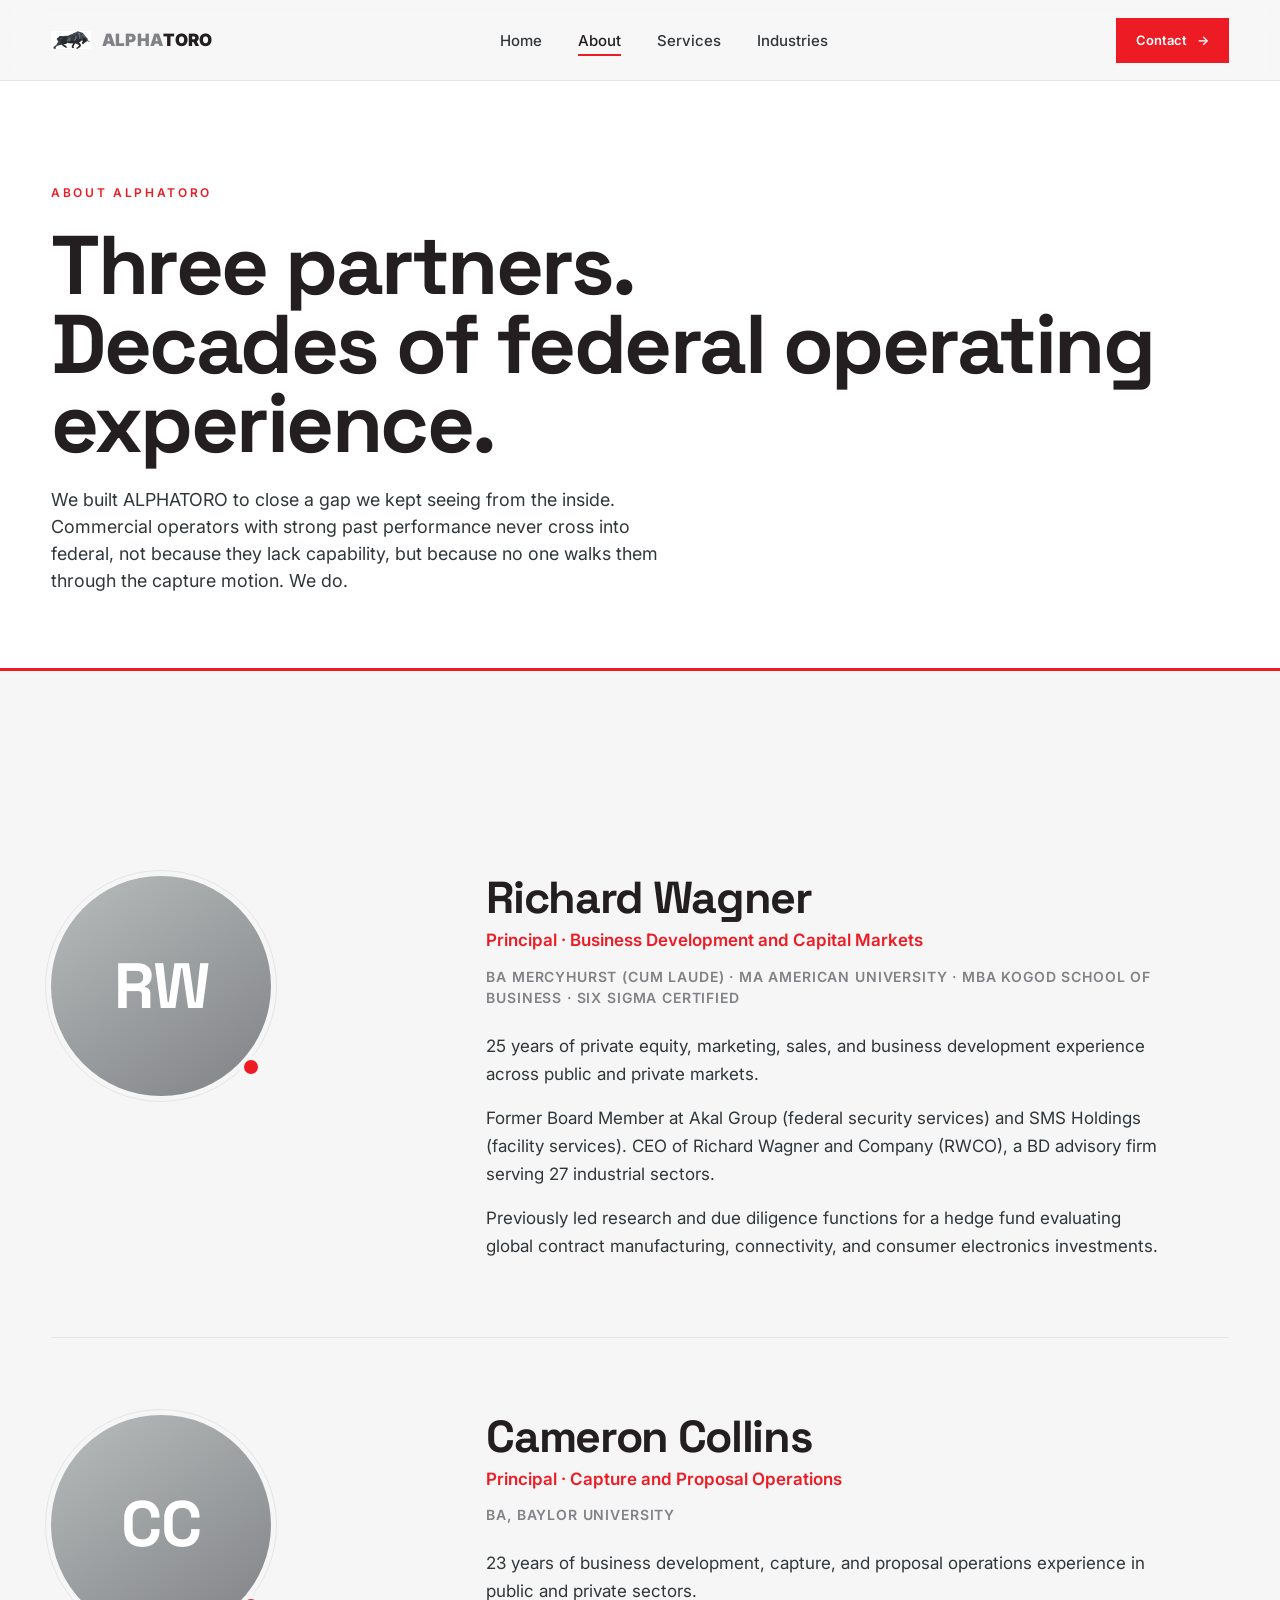
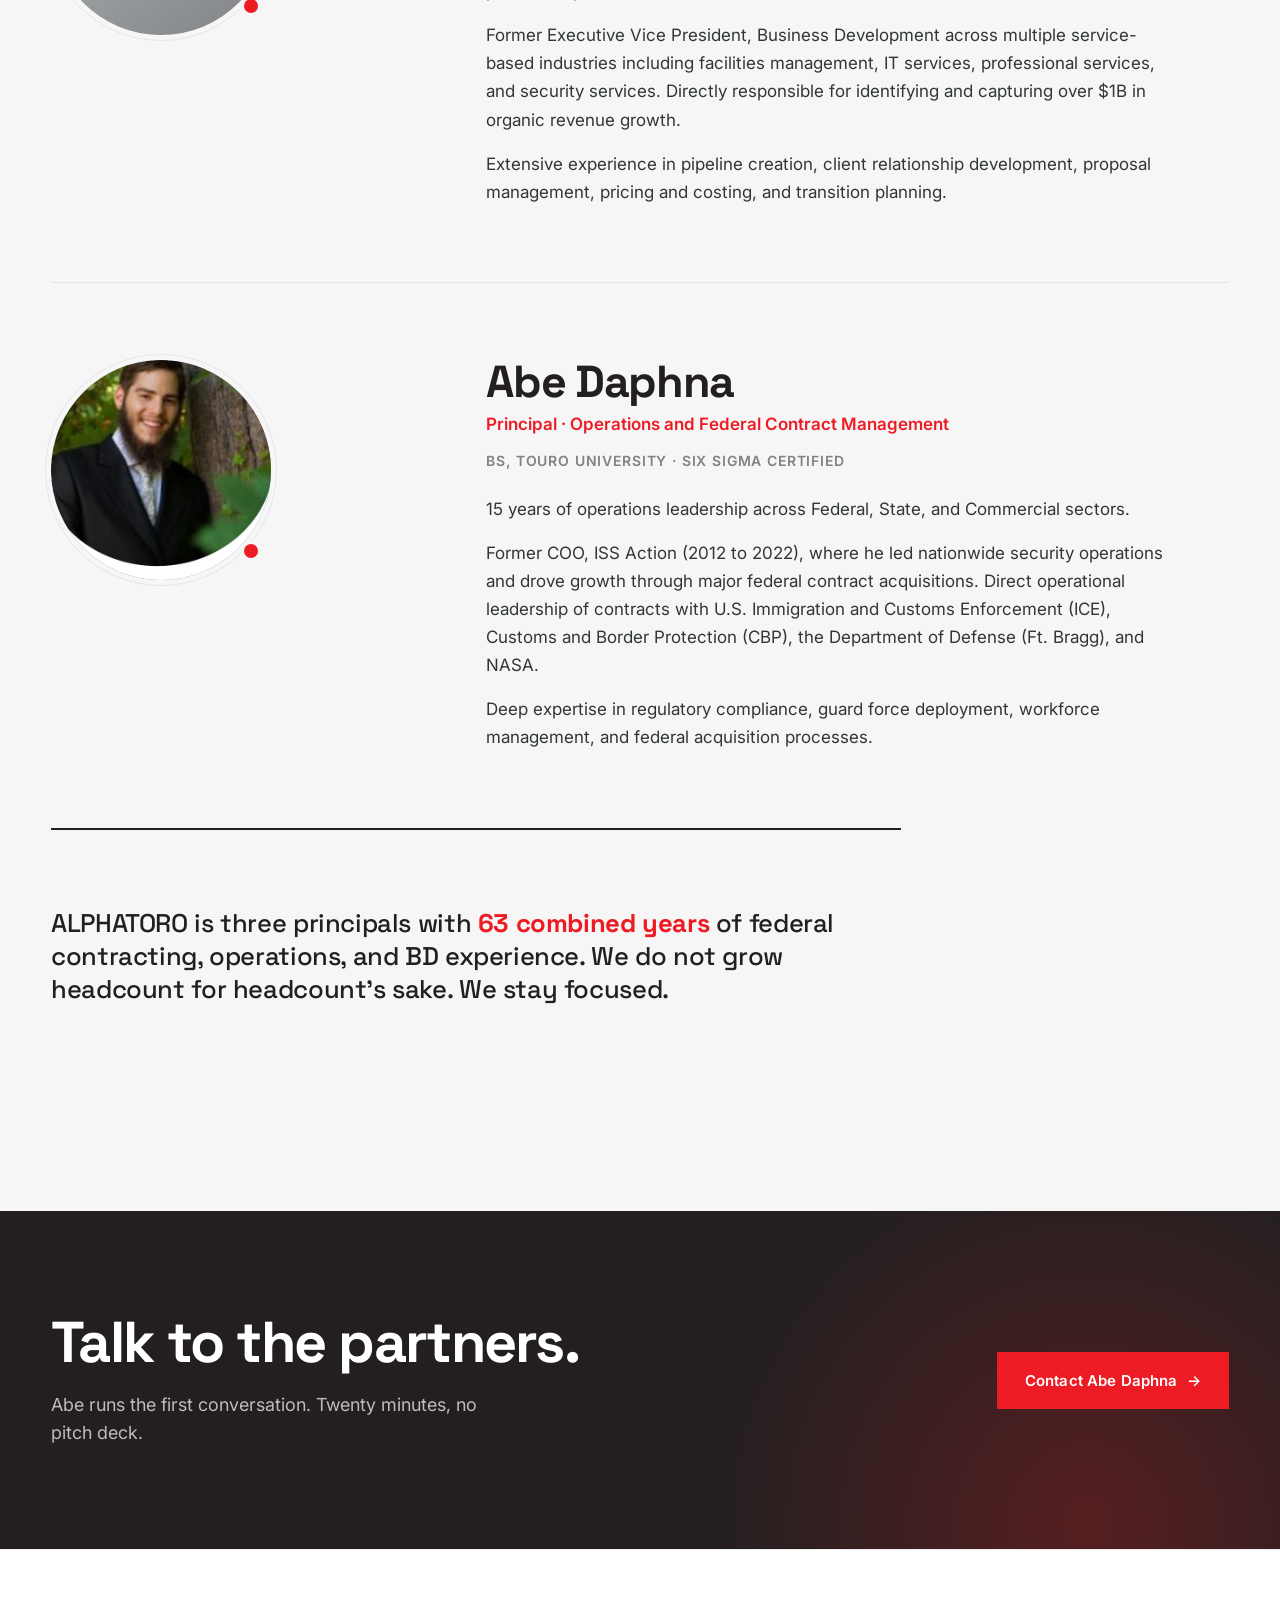
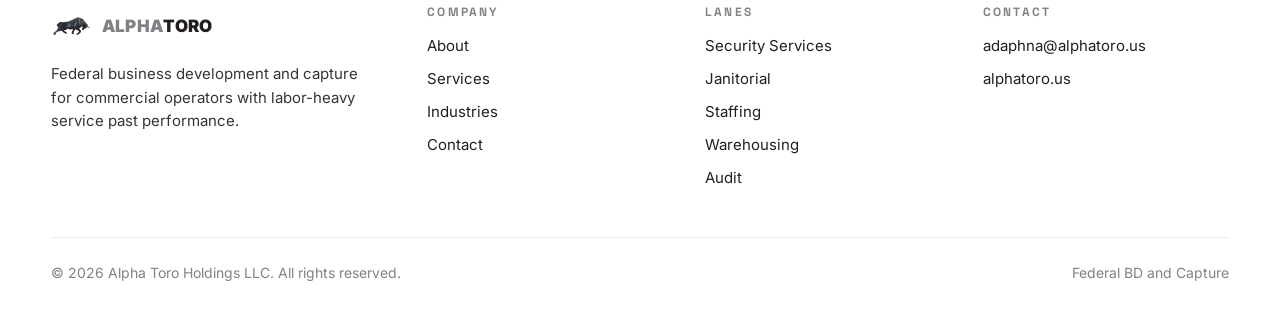
==== alphatoro/about.html @ e5f9d429 "Update website to use the company logo as the favicon Replaced favicon and apple touch icon links in" ====
<!DOCTYPE html>
<html lang="en">
<head>
<meta charset="UTF-8">
<meta name="viewport" content="width=device-width, initial-scale=1.0">
<title>About — ALPHATORO</title>
<meta name="description" content="Three partners. Decades of federal operating experience. Meet Richard Wagner, Cameron Collins, and Abe Daphna.">
<link rel="icon" type="image/png" sizes="32x32" href="assets/logo.png">
<link rel="apple-touch-icon" href="assets/logo.png">
<link rel="preconnect" href="https://fonts.googleapis.com">
<link rel="preconnect" href="https://fonts.gstatic.com" crossorigin>
<link href="https://fonts.googleapis.com/css2?family=Inter:wght@400;500;600;700;800&family=Space+Grotesk:wght@500;600;700&display=swap" rel="stylesheet">
<link rel="stylesheet" href="styles.css">
</head>
<body>

<header class="nav">
  <div class="container nav__inner">
    <a href="index.html" class="nav__logo" aria-label="ALPHATORO home">
      <img class="nav__logo-mark" src="assets/bull-icon.png" alt="">
      <span class="nav__logo-word"><span class="alpha">ALPHA</span><span class="toro">TORO</span></span>
    </a>
    <nav aria-label="Primary">
      <ul class="nav__links">
        <li><a href="index.html">Home</a></li>
        <li><a href="about.html" aria-current="page">About</a></li>
        <li><a href="services.html">Services</a></li>
        <li><a href="industries.html">Industries</a></li>
      </ul>
    </nav>
    <a href="contact.html" class="btn btn--red btn--small nav__cta">Contact <span class="arrow" aria-hidden="true">→</span></a>
    <button class="nav__toggle" aria-label="Toggle menu" aria-expanded="false"><span></span></button>
  </div>
</header>

<section class="page-hero">
  <div class="container">
    <div class="kicker kicker--red page-hero__kicker" data-reveal>ABOUT ALPHATORO</div>
    <h1 class="page-hero__headline" data-reveal>Three partners.<br>Decades of federal operating experience.</h1>
    <p class="page-hero__sub" data-reveal>
      We built ALPHATORO to close a gap we kept seeing from the inside. Commercial operators with strong past performance never cross into federal, not because they lack capability, but because no one walks them through the capture motion. We do.
    </p>
  </div>
</section>

<section>
  <div class="container">

    <!-- Richard -->
    <article class="partner-bio" id="richard">
      <div class="partner-bio__portrait" data-reveal>
        <div class="partner-bio__portrait-wrap">
          <div class="partner-bio__avatar" aria-label="Richard Wagner portrait">RW</div>
        </div>
      </div>
      <div data-reveal>
        <h2 class="partner-bio__name">Richard Wagner</h2>
        <div class="partner-bio__title">Principal · Business Development and Capital Markets</div>
        <div class="partner-bio__cred">BA Mercyhurst (cum laude) · MA American University · MBA Kogod School of Business · Six Sigma Certified</div>
        <div class="partner-bio__body">
          <p>25 years of private equity, marketing, sales, and business development experience across public and private markets.</p>
          <p>Former Board Member at Akal Group (federal security services) and SMS Holdings (facility services). CEO of Richard Wagner and Company (RWCO), a BD advisory firm serving 27 industrial sectors.</p>
          <p>Previously led research and due diligence functions for a hedge fund evaluating global contract manufacturing, connectivity, and consumer electronics investments.</p>
        </div>
      </div>
    </article>

    <!-- Cameron -->
    <article class="partner-bio" id="cameron">
      <div class="partner-bio__portrait" data-reveal>
        <div class="partner-bio__portrait-wrap">
          <div class="partner-bio__avatar" aria-label="Cameron Collins portrait">CC</div>
        </div>
      </div>
      <div data-reveal>
        <h2 class="partner-bio__name">Cameron Collins</h2>
        <div class="partner-bio__title">Principal · Capture and Proposal Operations</div>
        <div class="partner-bio__cred">BA, Baylor University</div>
        <div class="partner-bio__body">
          <p>23 years of business development, capture, and proposal operations experience in public and private sectors.</p>
          <p>Former Executive Vice President, Business Development across multiple service-based industries including facilities management, IT services, professional services, and security services. Directly responsible for identifying and capturing over $1B in organic revenue growth.</p>
          <p>Extensive experience in pipeline creation, client relationship development, proposal management, pricing and costing, and transition planning.</p>
        </div>
      </div>
    </article>

    <!-- Abe -->
    <article class="partner-bio" id="abe">
      <div class="partner-bio__portrait" data-reveal>
        <div class="partner-bio__portrait-wrap">
          <div class="partner-bio__avatar"><img src="assets/abe-daphna.png" alt="Abe Daphna portrait"></div>
        </div>
      </div>
      <div data-reveal>
        <h2 class="partner-bio__name">Abe Daphna</h2>
        <div class="partner-bio__title">Principal · Operations and Federal Contract Management</div>
        <div class="partner-bio__cred">BS, Touro University · Six Sigma Certified</div>
        <div class="partner-bio__body">
          <p>15 years of operations leadership across Federal, State, and Commercial sectors.</p>
          <p>Former COO, ISS Action (2012 to 2022), where he led nationwide security operations and drove growth through major federal contract acquisitions. Direct operational leadership of contracts with U.S. Immigration and Customs Enforcement (ICE), Customs and Border Protection (CBP), the Department of Defense (Ft. Bragg), and NASA.</p>
          <p>Deep expertise in regulatory compliance, guard force deployment, workforce management, and federal acquisition processes.</p>
        </div>
      </div>
    </article>

    <div class="about-close" data-reveal>
      ALPHATORO is three principals with <strong>63 combined years</strong> of federal contracting, operations, and BD experience. We do not grow headcount for headcount's sake. We stay focused.
    </div>
  </div>
</section>

<section class="cta-band">
  <div class="container cta-band__inner">
    <div data-reveal>
      <h2>Talk to the partners.</h2>
      <p>Abe runs the first conversation. Twenty minutes, no pitch deck.</p>
    </div>
    <div class="cta-band__actions" data-reveal>
      <a href="contact.html" class="btn btn--red">Contact Abe Daphna <span class="arrow" aria-hidden="true">→</span></a>
    </div>
  </div>
</section>

<footer class="footer">
  <div class="container">
    <div class="footer__top">
      <div class="footer__brand">
        <a href="index.html" class="nav__logo" aria-label="ALPHATORO home">
          <img class="nav__logo-mark" src="assets/bull-icon.png" alt="">
          <span class="nav__logo-word"><span class="alpha">ALPHA</span><span class="toro">TORO</span></span>
        </a>
        <p>Federal business development and capture for commercial operators with labor-heavy service past performance.</p>
      </div>
      <div class="footer__col">
        <h4>Company</h4>
        <ul>
          <li><a href="about.html">About</a></li>
          <li><a href="services.html">Services</a></li>
          <li><a href="industries.html">Industries</a></li>
          <li><a href="contact.html">Contact</a></li>
        </ul>
      </div>
      <div class="footer__col">
        <h4>Lanes</h4>
        <ul>
          <li><a href="industries.html#security">Security Services</a></li>
          <li><a href="industries.html#janitorial">Janitorial</a></li>
          <li><a href="industries.html#staffing">Staffing</a></li>
          <li><a href="industries.html#logistics">Warehousing</a></li>
          <li><a href="industries.html#audit">Audit</a></li>
        </ul>
      </div>
      <div class="footer__col">
        <h4>Contact</h4>
        <ul>
          <li><a href="mailto:adaphna@alphatoro.us">adaphna@alphatoro.us</a></li>
          <li><a href="https://alphatoro.us">alphatoro.us</a></li>
        </ul>
      </div>
    </div>
    <div class="footer__bottom">
      <span>© 2026 Alpha Toro Holdings LLC. All rights reserved.</span>
      <span>Federal BD and Capture</span>
    </div>
  </div>
</footer>

<script src="script.js"></script>
</body>
</html>
---- alphatoro/styles.css ----
/* =========================================================
   ALPHATORO — Design System
   Built against ALPHATORO Brand Guidelines 2024
   ========================================================= */

:root {
  /* Palette — exact hex codes from ALPHATORO Brand Guidelines 2024 */
  --black: #231F20;          /* TYPE */
  --charcoal: #313639;       /* Taurus deep */
  --graphite: #3D4249;       /* Taurus body */
  --slate: #5C6268;          /* Taurus mid */
  --stone: #767C80;          /* Taurus light */
  --silver: #808285;         /* Brand silver */
  --silver-light: #B8BCBC;
  --red: #ED1C24;            /* EYE */
  --red-dark: #C01218;
  --off-white: #F6F6F7;
  --white: #FFFFFF;
  --rule: rgba(35, 31, 32, 0.08);

  /* Type scale */
  --f-display: clamp(3.25rem, 9vw, 8.5rem);
  --f-hero: clamp(2.5rem, 6.5vw, 6rem);
  --f-h1: clamp(2rem, 4.5vw, 4rem);
  --f-h2: clamp(1.5rem, 3vw, 2.5rem);
  --f-h3: clamp(1.25rem, 2vw, 1.75rem);
  --f-body: 1.0625rem;
  --f-small: 0.875rem;
  --f-tiny: 0.75rem;

  /* Massive numbers */
  --f-mega: clamp(4rem, 14vw, 11rem);
  --f-big-number: clamp(2.75rem, 6vw, 5.5rem);

  /* Layout */
  --max-w: 1440px;
  --gutter: clamp(1.25rem, 4vw, 4rem);
  --section-y: clamp(4rem, 10vw, 9rem);
}

* { box-sizing: border-box; margin: 0; padding: 0; }

html { scroll-behavior: smooth; -webkit-text-size-adjust: 100%; }

body {
  /* Body copy close to Helvetica Regular per brand guidelines, with Inter as the screen-optimized primary */
  font-family: 'Inter', 'Helvetica Neue', Helvetica, Arial, sans-serif;
  font-size: var(--f-body);
  line-height: 1.55;
  color: var(--black);
  background: var(--off-white);
  -webkit-font-smoothing: antialiased;
  -moz-osx-font-smoothing: grayscale;
  overflow-x: hidden;
}

img, svg { display: block; max-width: 100%; }

a { color: inherit; text-decoration: none; }

::selection { background: var(--red); color: var(--white); }

/* =========================================================
   Typography
   ========================================================= */

h1, h2, h3, h4 {
  font-family: 'Space Grotesk', 'Inter', sans-serif;
  font-weight: 700;
  letter-spacing: -0.025em;
  line-height: 1;
  color: var(--black);
}

.display {
  font-family: 'Space Grotesk', 'Inter', sans-serif;
  font-size: var(--f-display);
  font-weight: 700;
  letter-spacing: -0.035em;
  line-height: 0.92;
}

.hero-headline {
  font-family: 'Space Grotesk', 'Inter', sans-serif;
  font-size: var(--f-hero);
  font-weight: 700;
  letter-spacing: -0.03em;
  line-height: 0.95;
}

.kicker {
  font-size: var(--f-tiny);
  font-weight: 600;
  letter-spacing: 0.22em;
  text-transform: uppercase;
  color: var(--silver);
}

.kicker--red { color: var(--red); }

.section-label {
  display: inline-flex;
  align-items: center;
  gap: 0.75rem;
  font-size: var(--f-tiny);
  font-weight: 700;
  letter-spacing: 0.22em;
  text-transform: uppercase;
  color: var(--red);
}

.section-label::before {
  content: '';
  width: 2.5rem;
  height: 2px;
  background: var(--red);
}

.mega-number {
  font-family: 'Space Grotesk', 'Inter', sans-serif;
  font-size: var(--f-mega);
  font-weight: 700;
  letter-spacing: -0.045em;
  line-height: 0.85;
  color: var(--red);
}

.big-number {
  font-family: 'Space Grotesk', 'Inter', sans-serif;
  font-size: var(--f-big-number);
  font-weight: 700;
  letter-spacing: -0.035em;
  line-height: 0.9;
  color: var(--red);
}

p { max-width: 62ch; }
p.wide { max-width: 78ch; }
.lede { font-size: clamp(1.125rem, 1.6vw, 1.375rem); line-height: 1.5; color: var(--charcoal); }

/* =========================================================
   Layout primitives
   ========================================================= */

.container {
  max-width: var(--max-w);
  margin: 0 auto;
  padding-left: var(--gutter);
  padding-right: var(--gutter);
  width: 100%;
}

section { padding-top: var(--section-y); padding-bottom: var(--section-y); }

.rule { height: 1px; background: var(--rule); border: 0; margin: 0; }
.rule--red { height: 3px; background: var(--red); width: 4rem; border: 0; }
.rule--red-full { height: 2px; background: var(--red); width: 100%; border: 0; }

.stack-xs > * + * { margin-top: 0.5rem; }
.stack-sm > * + * { margin-top: 1rem; }
.stack-md > * + * { margin-top: 1.5rem; }
.stack-lg > * + * { margin-top: 2.5rem; }
.stack-xl > * + * { margin-top: 4rem; }

/* =========================================================
   Nav
   ========================================================= */

.nav {
  position: sticky;
  top: 0;
  z-index: 50;
  background: rgba(247, 247, 248, 0.82);
  backdrop-filter: saturate(180%) blur(18px);
  -webkit-backdrop-filter: saturate(180%) blur(18px);
  border-bottom: 1px solid var(--rule);
}

.nav__inner {
  display: flex;
  align-items: center;
  justify-content: space-between;
  padding-top: 1.1rem;
  padding-bottom: 1.1rem;
}

.nav__logo {
  display: flex;
  align-items: center;
  gap: 0.65rem;
  font-family: 'Arial Black', 'Inter', sans-serif;
  font-weight: 900;
  letter-spacing: 0.02em;
  font-size: 1.0625rem;
  line-height: 1;
}

.nav__logo-mark {
  width: 40px; height: 40px;
  object-fit: contain;
  display: block;
}

.nav__logo-word {
  display: inline-flex;
  gap: 0;
}
.nav__logo-word .alpha { color: var(--silver); }
.nav__logo-word .toro  { color: var(--black); }

.nav__links {
  display: flex;
  align-items: center;
  gap: 2.25rem;
  list-style: none;
}
.nav__links a {
  font-size: 0.9375rem;
  font-weight: 500;
  position: relative;
  padding: 0.25rem 0;
  color: var(--charcoal);
  transition: color .2s ease;
}
.nav__links a::after {
  content: '';
  position: absolute;
  left: 0; right: 0; bottom: -2px;
  height: 2px; background: var(--red);
  transform: scaleX(0);
  transform-origin: left center;
  transition: transform .25s ease;
}
.nav__links a:hover,
.nav__links a[aria-current="page"] { color: var(--black); }
.nav__links a:hover::after,
.nav__links a[aria-current="page"]::after { transform: scaleX(1); }

.nav__cta { display: inline-flex; }

.nav__toggle {
  display: none;
  background: none;
  border: 0;
  cursor: pointer;
  width: 40px; height: 40px;
  align-items: center;
  justify-content: center;
}
.nav__toggle span {
  display: block;
  width: 22px; height: 2px;
  background: var(--black);
  position: relative;
}
.nav__toggle span::before,
.nav__toggle span::after {
  content: ''; position: absolute; left: 0;
  width: 22px; height: 2px; background: var(--black);
}
.nav__toggle span::before { top: -7px; }
.nav__toggle span::after  { top:  7px; }

@media (max-width: 860px) {
  .nav__links, .nav__cta { display: none; }
  .nav__toggle { display: inline-flex; }
  .nav.open .nav__links {
    display: flex;
    position: absolute;
    top: 100%; left: 0; right: 0;
    flex-direction: column;
    gap: 0;
    background: var(--white);
    border-bottom: 1px solid var(--rule);
    padding: 1rem var(--gutter) 1.5rem;
  }
  .nav.open .nav__links a { padding: 0.85rem 0; border-bottom: 1px solid var(--rule); }
  .nav.open .nav__cta { display: inline-flex; margin: 1rem var(--gutter) 0; }
}

/* =========================================================
   Buttons
   ========================================================= */

.btn {
  display: inline-flex;
  align-items: center;
  gap: 0.6rem;
  padding: 0.95rem 1.6rem;
  font-family: 'Inter', sans-serif;
  font-size: 0.9375rem;
  font-weight: 600;
  letter-spacing: 0.01em;
  border: 2px solid transparent;
  cursor: pointer;
  transition: transform .15s ease, background .2s ease, color .2s ease, border-color .2s ease;
  white-space: nowrap;
}
.btn:hover { transform: translateY(-1px); }

.btn--red { background: var(--red); color: var(--white); border-color: var(--red); }
.btn--red:hover { background: var(--red-dark); border-color: var(--red-dark); }

.btn--ghost { background: transparent; color: var(--black); border-color: var(--black); }
.btn--ghost:hover { background: var(--black); color: var(--white); }

.btn--ghost-white { background: transparent; color: var(--white); border-color: var(--white); }
.btn--ghost-white:hover { background: var(--white); color: var(--black); }

.btn--small { padding: 0.65rem 1.1rem; font-size: 0.8125rem; }

.arrow {
  display: inline-block;
  transition: transform .25s ease;
}
.btn:hover .arrow { transform: translateX(3px); }

/* Link with animated red underline */
.link-red {
  display: inline-flex;
  align-items: center;
  gap: 0.4rem;
  font-weight: 600;
  font-size: 0.9375rem;
  color: var(--red);
  padding-bottom: 2px;
  border-bottom: 2px solid transparent;
  transition: border-color .2s ease;
}
.link-red:hover { border-bottom-color: var(--red); }

/* =========================================================
   Hero (home)
   ========================================================= */

.hero {
  min-height: calc(100vh - 72px);
  position: relative;
  display: flex;
  align-items: center;
  padding-top: clamp(3rem, 8vw, 6rem);
  padding-bottom: clamp(3rem, 8vw, 6rem);
  overflow: hidden;
}

.hero__grid {
  display: grid;
  grid-template-columns: minmax(0, 1.3fr) minmax(0, 1fr);
  gap: clamp(2rem, 5vw, 5rem);
  align-items: center;
  width: 100%;
}
@media (max-width: 900px) {
  .hero__grid { grid-template-columns: 1fr; }
}

.hero__kicker { margin-bottom: 1.25rem; }

.hero__headline {
  margin-bottom: 1.75rem;
}

.hero__sub {
  font-size: clamp(1.0625rem, 1.6vw, 1.375rem);
  color: var(--charcoal);
  max-width: 36rem;
  line-height: 1.45;
  margin-bottom: 2.5rem;
}

.hero__ctas {
  display: flex;
  gap: 0.85rem;
  flex-wrap: wrap;
}

.hero__visual {
  position: relative;
  max-width: 640px;
  margin-left: auto;
  padding: 1rem 0 5rem 0;   /* extra bottom padding to make room for the badge */
  z-index: 1;
}
@media (max-width: 900px) {
  .hero__visual { margin: 1rem auto 0; max-width: 460px; padding-bottom: 5.5rem; }
}

.hero__visual > img {
  width: 100%;
  height: auto;
  display: block;
  position: relative;
  z-index: 2;
  filter: drop-shadow(0 18px 32px rgba(35,31,32,0.18));
}

/* Thin red accent rule sitting under the bull — echoes the brand palette without competing */
.hero__visual::after {
  content: '';
  position: absolute;
  left: 8%;
  right: 8%;
  bottom: 4.5rem;
  height: 2px;
  background: var(--red);
  z-index: 1;
  opacity: 0.9;
}

.hero__badge {
  position: absolute;
  bottom: 0;
  left: 0;
  background: var(--black);
  color: var(--white);
  padding: 0.9rem 1.15rem;
  display: inline-flex;
  align-items: center;
  gap: 0.9rem;
  font-size: 0.8125rem;
  line-height: 1.25;
  z-index: 10;
  box-shadow: 0 14px 30px -12px rgba(35,31,32,0.35);
  max-width: calc(100% - 2rem);
}
.hero__badge strong {
  color: var(--red);
  font-family: 'Space Grotesk', sans-serif;
  font-size: 1.65rem;
  font-weight: 700;
  letter-spacing: -0.02em;
  line-height: 1;
  white-space: nowrap;
}
.hero__badge span {
  display: inline-block;
  white-space: normal;
  color: rgba(255,255,255,0.82);
}

/* hero edge number */
.hero__edge {
  position: absolute;
  right: calc(var(--gutter) * -0.5);
  bottom: 0;
  font-family: 'Space Grotesk', sans-serif;
  font-weight: 700;
  font-size: clamp(6rem, 18vw, 14rem);
  letter-spacing: -0.05em;
  line-height: 0.85;
  color: rgba(26,26,26,0.04);
  pointer-events: none;
  user-select: none;
}

/* =========================================================
   Thesis section
   ========================================================= */

.thesis { background: var(--white); }

.thesis__head {
  display: grid;
  grid-template-columns: minmax(0, 1fr) minmax(0, 1.4fr);
  gap: clamp(2rem, 5vw, 5rem);
  align-items: end;
  margin-bottom: clamp(3rem, 6vw, 5rem);
}
@media (max-width: 800px) {
  .thesis__head { grid-template-columns: 1fr; }
}

.thesis__grid {
  display: grid;
  grid-template-columns: repeat(3, minmax(0, 1fr));
  gap: 2px;
  background: var(--rule);
  border-top: 2px solid var(--black);
  border-bottom: 2px solid var(--black);
}
@media (max-width: 800px) {
  .thesis__grid { grid-template-columns: 1fr; }
}

.thesis__item {
  background: var(--white);
  padding: clamp(1.75rem, 3.5vw, 2.75rem);
  display: flex;
  flex-direction: column;
  gap: 0.85rem;
}
.thesis__num {
  font-family: 'Space Grotesk', sans-serif;
  font-weight: 700;
  font-size: 2.5rem;
  color: var(--red);
  line-height: 1;
  letter-spacing: -0.03em;
}
.thesis__title { font-size: 1.375rem; font-weight: 700; }
.thesis__body { color: var(--charcoal); font-size: 0.9875rem; line-height: 1.5; }

.thesis__close {
  margin-top: 3rem;
  font-family: 'Space Grotesk', sans-serif;
  font-size: clamp(1.25rem, 2.2vw, 1.875rem);
  font-weight: 500;
  line-height: 1.25;
  max-width: 58ch;
  color: var(--black);
  letter-spacing: -0.015em;
}
.thesis__close strong { color: var(--red); font-weight: 700; }

/* =========================================================
   Lanes section
   ========================================================= */

.lanes { background: var(--off-white); }

.lanes__head {
  display: grid;
  grid-template-columns: minmax(0, 1fr) minmax(0, 1.2fr);
  gap: clamp(2rem, 5vw, 5rem);
  align-items: end;
  margin-bottom: clamp(3rem, 6vw, 5rem);
}
@media (max-width: 800px) { .lanes__head { grid-template-columns: 1fr; } }

.lanes__grid {
  display: grid;
  grid-template-columns: repeat(3, minmax(0, 1fr));
  gap: 1.25rem;
}
@media (max-width: 1000px) { .lanes__grid { grid-template-columns: repeat(2, 1fr); } }
@media (max-width: 640px)  { .lanes__grid { grid-template-columns: 1fr; } }

.lane-card {
  background: var(--white);
  padding: 2rem 1.75rem 1.75rem;
  display: flex;
  flex-direction: column;
  gap: 0.85rem;
  border: 1px solid var(--rule);
  transition: transform .25s ease, box-shadow .25s ease, border-color .25s ease;
  position: relative;
  overflow: hidden;
  min-height: 300px;
}
.lane-card::before {
  content: '';
  position: absolute;
  left: 0; top: 0; bottom: 0;
  width: 4px; background: var(--red);
  transform: scaleY(0);
  transform-origin: top center;
  transition: transform .3s ease;
}
.lane-card:hover {
  transform: translateY(-4px);
  box-shadow: 0 18px 40px -24px rgba(26,26,26,0.25);
  border-color: transparent;
}
.lane-card:hover::before { transform: scaleY(1); }

.lane-card__naics {
  font-size: var(--f-tiny);
  font-weight: 600;
  letter-spacing: 0.18em;
  text-transform: uppercase;
  color: var(--silver);
}
.lane-card__name {
  font-family: 'Space Grotesk', sans-serif;
  font-size: 1.375rem;
  font-weight: 700;
  line-height: 1.1;
  letter-spacing: -0.015em;
  color: var(--black);
}
.lane-card__number {
  font-family: 'Space Grotesk', sans-serif;
  font-size: clamp(2.5rem, 4vw, 3.5rem);
  font-weight: 700;
  letter-spacing: -0.035em;
  line-height: 1;
  color: var(--red);
  margin-top: 0.5rem;
}
.lane-card__desc {
  font-size: 0.95rem;
  color: var(--charcoal);
  line-height: 1.5;
  flex-grow: 1;
}
.lane-card__link { margin-top: 0.75rem; align-self: flex-start; }

/* =========================================================
   Engage section
   ========================================================= */

.engage { background: var(--white); }

.engage__grid {
  display: grid;
  grid-template-columns: minmax(0, 1fr) minmax(0, 1.2fr);
  gap: clamp(2.5rem, 6vw, 6rem);
  align-items: start;
}
@media (max-width: 900px) { .engage__grid { grid-template-columns: 1fr; } }

.engage__services {
  display: flex;
  flex-direction: column;
  border-top: 1px solid var(--rule);
}
.engage__service {
  display: grid;
  grid-template-columns: 3rem 1fr auto;
  gap: 1rem;
  align-items: center;
  padding: 1.25rem 0;
  border-bottom: 1px solid var(--rule);
  transition: background .2s ease;
}
.engage__service:hover { background: var(--off-white); padding-left: 0.75rem; padding-right: 0.75rem; margin-left: -0.75rem; margin-right: -0.75rem; }
.engage__service-num {
  font-family: 'Space Grotesk', sans-serif;
  color: var(--silver);
  font-size: 0.9375rem;
  font-weight: 500;
}
.engage__service-name {
  font-size: 1.125rem;
  font-weight: 600;
  color: var(--black);
}
.engage__service--lead .engage__service-name {
  color: var(--red);
  font-weight: 700;
}
.engage__service--lead::after {
  content: 'LEAD';
  font-size: 0.6875rem;
  font-weight: 700;
  letter-spacing: 0.14em;
  background: var(--red);
  color: var(--white);
  padding: 3px 7px;
}
.engage__service .arrow {
  color: var(--silver);
  opacity: 0;
  transform: translateX(-4px);
  transition: opacity .2s ease, transform .2s ease, color .2s ease;
}
.engage__service:hover .arrow { opacity: 1; transform: translateX(0); color: var(--red); }

/* =========================================================
   Partners teaser
   ========================================================= */

.partners { background: var(--off-white); }

.partners__grid {
  display: grid;
  grid-template-columns: repeat(3, 1fr);
  gap: 2rem;
  margin-top: 3rem;
}
@media (max-width: 900px) { .partners__grid { grid-template-columns: 1fr; } }

.partner-card {
  display: flex;
  flex-direction: column;
  gap: 1rem;
  padding: 2rem;
  background: var(--white);
  border: 1px solid var(--rule);
  transition: transform .25s ease, box-shadow .25s ease;
}
.partner-card:hover {
  transform: translateY(-3px);
  box-shadow: 0 18px 40px -24px rgba(26,26,26,0.2);
}

.partner-avatar {
  width: 86px; height: 86px; border-radius: 50%;
  background: linear-gradient(135deg, var(--silver-light), var(--silver));
  color: var(--white);
  display: flex; align-items: center; justify-content: center;
  font-family: 'Space Grotesk', sans-serif;
  font-weight: 700;
  font-size: 1.75rem;
  letter-spacing: -0.01em;
  flex-shrink: 0;
  position: relative;
  overflow: hidden;
}
.partner-avatar img { width: 100%; height: 100%; object-fit: cover; display: block; }
.partner-avatar::after {
  content: '';
  position: absolute;
  inset: -3px;
  border: 1px solid var(--rule);
  border-radius: 50%;
  pointer-events: none;
}
.partner-card__name {
  font-size: 1.375rem;
  font-weight: 700;
}
.partner-card__cred {
  font-size: 0.875rem;
  color: var(--silver);
  letter-spacing: 0.05em;
  text-transform: uppercase;
  font-weight: 600;
}
.partner-card__role {
  font-size: 1rem;
  color: var(--charcoal);
  line-height: 1.45;
}

/* =========================================================
   CTA band
   ========================================================= */

.cta-band {
  background: var(--black);
  color: var(--white);
  padding-top: clamp(4rem, 8vw, 7rem);
  padding-bottom: clamp(4rem, 8vw, 7rem);
  position: relative;
  overflow: hidden;
}
.cta-band::before {
  content: '';
  position: absolute;
  right: -20%;
  top: -40%;
  width: 70%;
  padding-bottom: 70%;
  background: radial-gradient(circle, rgba(238,29,35,0.25), transparent 60%);
}
.cta-band__inner {
  display: grid;
  grid-template-columns: minmax(0, 1.3fr) minmax(0, 1fr);
  gap: clamp(2rem, 5vw, 5rem);
  align-items: center;
  position: relative;
}
@media (max-width: 900px) { .cta-band__inner { grid-template-columns: 1fr; } }
.cta-band h2 { color: var(--white); font-size: clamp(2rem, 4.5vw, 3.75rem); letter-spacing: -0.03em; line-height: 1; }
.cta-band p { color: rgba(255,255,255,0.7); font-size: 1.125rem; margin-top: 1.25rem; max-width: 40ch; }
.cta-band__actions { display: flex; justify-content: flex-end; gap: 1rem; flex-wrap: wrap; }
@media (max-width: 900px) { .cta-band__actions { justify-content: flex-start; } }

/* =========================================================
   Footer
   ========================================================= */

.footer {
  background: var(--white);
  padding: 3.5rem 0 2rem;
  border-top: 1px solid var(--rule);
}
.footer__top {
  display: grid;
  grid-template-columns: minmax(0, 1.4fr) repeat(3, minmax(0, 1fr));
  gap: 2rem;
  margin-bottom: 3rem;
}
@media (max-width: 800px) {
  .footer__top { grid-template-columns: 1fr 1fr; }
  .footer__brand { grid-column: 1 / -1; }
}
.footer__brand p {
  color: var(--charcoal);
  margin-top: 1rem;
  max-width: 36ch;
  font-size: 0.9375rem;
}
.footer__col h4 {
  font-size: var(--f-tiny);
  letter-spacing: 0.18em;
  text-transform: uppercase;
  color: var(--silver);
  margin-bottom: 1rem;
  font-weight: 700;
}
.footer__col ul { list-style: none; display: flex; flex-direction: column; gap: 0.6rem; font-size: 0.9375rem; }
.footer__col a:hover { color: var(--red); }
.footer__bottom {
  border-top: 1px solid var(--rule);
  padding-top: 1.5rem;
  display: flex;
  justify-content: space-between;
  align-items: center;
  gap: 1rem;
  font-size: var(--f-small);
  color: var(--silver);
  flex-wrap: wrap;
}

/* =========================================================
   Page hero (for inner pages)
   ========================================================= */

.page-hero {
  padding-top: clamp(4rem, 8vw, 7rem);
  padding-bottom: clamp(3rem, 6vw, 5rem);
  background: var(--white);
  position: relative;
  overflow: hidden;
}
.page-hero::after {
  content: '';
  position: absolute;
  left: 0; right: 0; bottom: 0;
  height: 3px; background: var(--red);
}
.page-hero__kicker { margin-bottom: 1.5rem; }
.page-hero__headline {
  font-family: 'Space Grotesk', sans-serif;
  font-size: var(--f-hero);
  font-weight: 700;
  letter-spacing: -0.03em;
  line-height: 0.95;
  max-width: 22ch;
}
.page-hero__sub {
  font-size: clamp(1.0625rem, 1.4vw, 1.25rem);
  color: var(--charcoal);
  margin-top: 1.5rem;
  max-width: 56ch;
  line-height: 1.5;
}

/* =========================================================
   About — Partner bios
   ========================================================= */

.partner-bio {
  display: grid;
  grid-template-columns: minmax(0, 1fr) minmax(0, 2fr);
  gap: clamp(2rem, 5vw, 5rem);
  padding: clamp(3rem, 6vw, 5rem) 0;
  border-bottom: 1px solid var(--rule);
  align-items: start;
}
@media (max-width: 800px) { .partner-bio { grid-template-columns: 1fr; } }

.partner-bio:last-of-type { border-bottom: 0; }

.partner-bio__portrait {
  display: flex;
  align-items: flex-start;
  justify-content: flex-start;
}
.partner-bio__avatar {
  width: clamp(140px, 20vw, 220px);
  height: clamp(140px, 20vw, 220px);
  border-radius: 50%;
  background: linear-gradient(145deg, var(--silver-light), var(--silver));
  color: var(--white);
  display: flex; align-items: center; justify-content: center;
  font-family: 'Space Grotesk', sans-serif;
  font-weight: 700;
  font-size: clamp(2.5rem, 5vw, 4rem);
  letter-spacing: -0.02em;
  position: relative;
  overflow: hidden;
}
.partner-bio__avatar img { width: 100%; height: 100%; object-fit: cover; display: block; }
.partner-bio__portrait-wrap { position: relative; display: inline-block; }
.partner-bio__portrait-wrap::after {
  content: '';
  position: absolute;
  inset: -6px;
  border: 1px solid var(--rule);
  border-radius: 50%;
  pointer-events: none;
}
.partner-bio__portrait-wrap::before {
  content: '';
  position: absolute;
  right: 6%;
  bottom: 10%;
  width: 14px;
  height: 14px;
  background: var(--red);
  border-radius: 50%;
  box-shadow: 0 0 0 4px var(--off-white);
  z-index: 2;
}

.partner-bio__name {
  font-family: 'Space Grotesk', sans-serif;
  font-size: clamp(2rem, 3.5vw, 3.25rem);
  font-weight: 700;
  letter-spacing: -0.03em;
  line-height: 1;
  margin-bottom: 0.4rem;
}
.partner-bio__title {
  font-size: 1.0625rem;
  color: var(--red);
  font-weight: 600;
  margin-bottom: 0.75rem;
}
.partner-bio__cred {
  font-size: 0.875rem;
  color: var(--silver);
  letter-spacing: 0.06em;
  text-transform: uppercase;
  font-weight: 600;
  margin-bottom: 1.5rem;
  line-height: 1.5;
}
.partner-bio__body {
  font-size: 1.0625rem;
  line-height: 1.65;
  color: var(--charcoal);
  max-width: 68ch;
}
.partner-bio__body p + p { margin-top: 1rem; }

.about-close {
  padding: clamp(3rem, 6vw, 5rem) 0;
  border-top: 2px solid var(--black);
  font-family: 'Space Grotesk', sans-serif;
  font-weight: 500;
  font-size: clamp(1.25rem, 2vw, 1.75rem);
  line-height: 1.3;
  max-width: 50ch;
  letter-spacing: -0.015em;
}
.about-close strong { color: var(--red); font-weight: 700; }

/* =========================================================
   Services
   ========================================================= */

.services { background: var(--off-white); }

.service-block {
  display: grid;
  grid-template-columns: 5rem minmax(0, 1fr);
  gap: clamp(1.5rem, 4vw, 3rem);
  padding: clamp(2.5rem, 5vw, 4rem) 0;
  border-top: 1px solid var(--rule);
  align-items: start;
}
@media (max-width: 700px) {
  .service-block { grid-template-columns: 1fr; gap: 1rem; }
}
.service-block__num {
  font-family: 'Space Grotesk', sans-serif;
  font-size: clamp(2.5rem, 4vw, 3.5rem);
  font-weight: 700;
  color: var(--red);
  line-height: 1;
  letter-spacing: -0.03em;
}
.service-block--lead { background: var(--white); margin: 0 calc(var(--gutter) * -1); padding-left: var(--gutter); padding-right: var(--gutter); border-left: 4px solid var(--red); }
.service-block__title {
  font-family: 'Space Grotesk', sans-serif;
  font-size: clamp(1.5rem, 2.5vw, 2.25rem);
  font-weight: 700;
  letter-spacing: -0.02em;
  line-height: 1.1;
  margin-bottom: 1rem;
}
.service-block--lead .service-block__title { color: var(--black); }
.service-block__body { font-size: 1.0625rem; line-height: 1.6; color: var(--charcoal); max-width: 70ch; }
.service-block__tags {
  display: flex;
  flex-wrap: wrap;
  gap: 0.5rem;
  margin-top: 1.5rem;
  list-style: none;
}
.service-block__tags li {
  font-size: 0.8125rem;
  font-weight: 500;
  padding: 0.35rem 0.75rem;
  background: var(--white);
  border: 1px solid var(--rule);
  color: var(--charcoal);
}
.service-block--lead .service-block__tags li { background: var(--off-white); }

.agenda-band {
  background: var(--black);
  color: var(--white);
  padding: clamp(3rem, 6vw, 5rem) 0;
  margin-top: clamp(3rem, 6vw, 5rem);
}
.agenda-band__grid {
  display: grid;
  grid-template-columns: minmax(0, 1fr) minmax(0, 1.4fr);
  gap: clamp(2rem, 5vw, 5rem);
  align-items: start;
}
@media (max-width: 800px) { .agenda-band__grid { grid-template-columns: 1fr; } }
.agenda-band h2 {
  color: var(--white);
  font-family: 'Space Grotesk', sans-serif;
  font-size: clamp(2rem, 4vw, 3.5rem);
  letter-spacing: -0.03em;
  line-height: 1;
}
.agenda-band p {
  color: rgba(255,255,255,0.75);
  font-size: 1.0625rem;
  line-height: 1.65;
  max-width: 60ch;
}
.agenda-band p + p { margin-top: 1rem; }

/* =========================================================
   Industries
   ========================================================= */

.industries-nav {
  display: flex;
  gap: 0.5rem;
  overflow-x: auto;
  padding: 1.25rem 0;
  border-bottom: 1px solid var(--rule);
  background: var(--off-white);
  position: sticky;
  top: 72px;
  z-index: 20;
  backdrop-filter: saturate(180%) blur(18px);
  -webkit-backdrop-filter: saturate(180%) blur(18px);
}
.industries-nav a {
  padding: 0.5rem 1rem;
  font-size: 0.8125rem;
  font-weight: 600;
  white-space: nowrap;
  border: 1px solid var(--rule);
  background: var(--white);
  color: var(--charcoal);
  transition: all .2s ease;
}
.industries-nav a:hover, .industries-nav a.active { background: var(--black); border-color: var(--black); color: var(--white); }

.industry {
  padding: clamp(3.5rem, 7vw, 6rem) 0;
  border-bottom: 1px solid var(--rule);
}
.industry:nth-child(even) { background: var(--white); }

.industry__header {
  display: grid;
  grid-template-columns: minmax(0, 1.3fr) minmax(0, 1fr);
  gap: clamp(2rem, 5vw, 5rem);
  align-items: end;
  margin-bottom: clamp(2rem, 4vw, 3.5rem);
}
@media (max-width: 800px) { .industry__header { grid-template-columns: 1fr; } }

.industry__naics {
  font-size: var(--f-tiny);
  font-weight: 600;
  letter-spacing: 0.2em;
  text-transform: uppercase;
  color: var(--silver);
  margin-bottom: 1rem;
}
.industry__name {
  font-family: 'Space Grotesk', sans-serif;
  font-size: clamp(2rem, 4.5vw, 4rem);
  font-weight: 700;
  letter-spacing: -0.03em;
  line-height: 1;
}
.industry__size {
  text-align: right;
}
@media (max-width: 800px) { .industry__size { text-align: left; } }
.industry__size-number {
  font-family: 'Space Grotesk', sans-serif;
  font-size: clamp(3.5rem, 9vw, 7rem);
  font-weight: 700;
  letter-spacing: -0.045em;
  line-height: 0.85;
  color: var(--red);
}
.industry__size-label {
  font-size: var(--f-tiny);
  letter-spacing: 0.2em;
  text-transform: uppercase;
  color: var(--silver);
  font-weight: 600;
  margin-top: 0.5rem;
}

.industry__grid {
  display: grid;
  grid-template-columns: repeat(3, minmax(0, 1fr));
  gap: 2px;
  background: var(--rule);
  border-top: 1px solid var(--rule);
  border-bottom: 1px solid var(--rule);
}
@media (max-width: 800px) { .industry__grid { grid-template-columns: 1fr; } }
.industry__cell {
  background: var(--off-white);
  padding: 1.75rem;
}
.industry:nth-child(even) .industry__cell { background: var(--white); }
.industry__cell h4 {
  font-size: var(--f-tiny);
  letter-spacing: 0.18em;
  text-transform: uppercase;
  color: var(--red);
  font-weight: 700;
  margin-bottom: 1rem;
}
.industry__cell ul { list-style: none; display: flex; flex-direction: column; gap: 0.55rem; font-size: 0.95rem; }
.industry__cell li { display: flex; justify-content: space-between; gap: 1rem; }
.industry__cell li span:last-child { color: var(--red); font-weight: 700; white-space: nowrap; }
.industry__cell strong { color: var(--black); font-weight: 600; }

.industry__thesis {
  padding: clamp(2rem, 4vw, 3rem) 0 clamp(1.5rem, 3vw, 2.5rem);
}
.industry__thesis p {
  font-family: 'Space Grotesk', sans-serif;
  font-size: clamp(1.125rem, 1.8vw, 1.5rem);
  font-weight: 500;
  line-height: 1.4;
  max-width: 60ch;
  color: var(--black);
  letter-spacing: -0.01em;
}

.industry__comp-wrap {
  display: grid;
  grid-template-columns: minmax(0, 1fr) minmax(0, 2fr);
  gap: clamp(2rem, 4vw, 3rem);
  align-items: start;
  margin-top: 1.5rem;
}
@media (max-width: 700px) { .industry__comp-wrap { grid-template-columns: 1fr; } }
.industry__comp-title {
  font-size: var(--f-tiny);
  letter-spacing: 0.18em;
  text-transform: uppercase;
  color: var(--red);
  font-weight: 700;
}
.industry__comps {
  display: grid;
  grid-template-columns: repeat(2, 1fr);
  gap: 0.6rem 1.25rem;
  list-style: none;
}
@media (max-width: 500px) { .industry__comps { grid-template-columns: 1fr; } }
.industry__comps li {
  font-size: 0.9375rem;
  padding-left: 1rem;
  position: relative;
  color: var(--charcoal);
}
.industry__comps li::before {
  content: '';
  position: absolute;
  left: 0; top: 0.6em;
  width: 6px; height: 6px;
  background: var(--red);
}

.industry__cta { margin-top: 2rem; }

/* =========================================================
   Contact
   ========================================================= */

.contact { padding: clamp(3rem, 6vw, 5rem) 0; }

.contact__grid {
  display: grid;
  grid-template-columns: minmax(0, 1.1fr) minmax(0, 1fr);
  gap: clamp(3rem, 6vw, 6rem);
  align-items: start;
}
@media (max-width: 900px) { .contact__grid { grid-template-columns: 1fr; } }

.contact-form {
  display: flex;
  flex-direction: column;
  gap: 1.25rem;
  background: var(--white);
  padding: clamp(2rem, 4vw, 3rem);
  border: 1px solid var(--rule);
}
.field { display: flex; flex-direction: column; gap: 0.4rem; }
.field label {
  font-size: var(--f-tiny);
  letter-spacing: 0.18em;
  text-transform: uppercase;
  color: var(--silver);
  font-weight: 700;
}
.field input, .field textarea {
  border: 0;
  border-bottom: 2px solid var(--rule);
  padding: 0.6rem 0;
  font-family: inherit;
  font-size: 1rem;
  color: var(--black);
  background: transparent;
  transition: border-color .2s ease;
}
.field input:focus, .field textarea:focus {
  outline: none;
  border-color: var(--red);
}
.field textarea { min-height: 140px; resize: vertical; }

.contact-form button { align-self: flex-start; margin-top: 0.5rem; }

.contact-info {
  display: flex;
  flex-direction: column;
  gap: 2rem;
}
.contact-info__block h4 {
  font-size: var(--f-tiny);
  letter-spacing: 0.18em;
  text-transform: uppercase;
  color: var(--red);
  font-weight: 700;
  margin-bottom: 0.5rem;
}
.contact-info__block p { font-size: 1.125rem; line-height: 1.5; }
.contact-info__block a:hover { color: var(--red); }

/* =========================================================
   Reveal animation
   ========================================================= */

[data-reveal] {
  opacity: 0;
  transform: translateY(18px);
  transition: opacity .6s ease, transform .6s ease;
}
[data-reveal].is-visible {
  opacity: 1;
  transform: translateY(0);
}
@media (prefers-reduced-motion: reduce) {
  [data-reveal] { opacity: 1; transform: none; transition: none; }
  html { scroll-behavior: auto; }
}
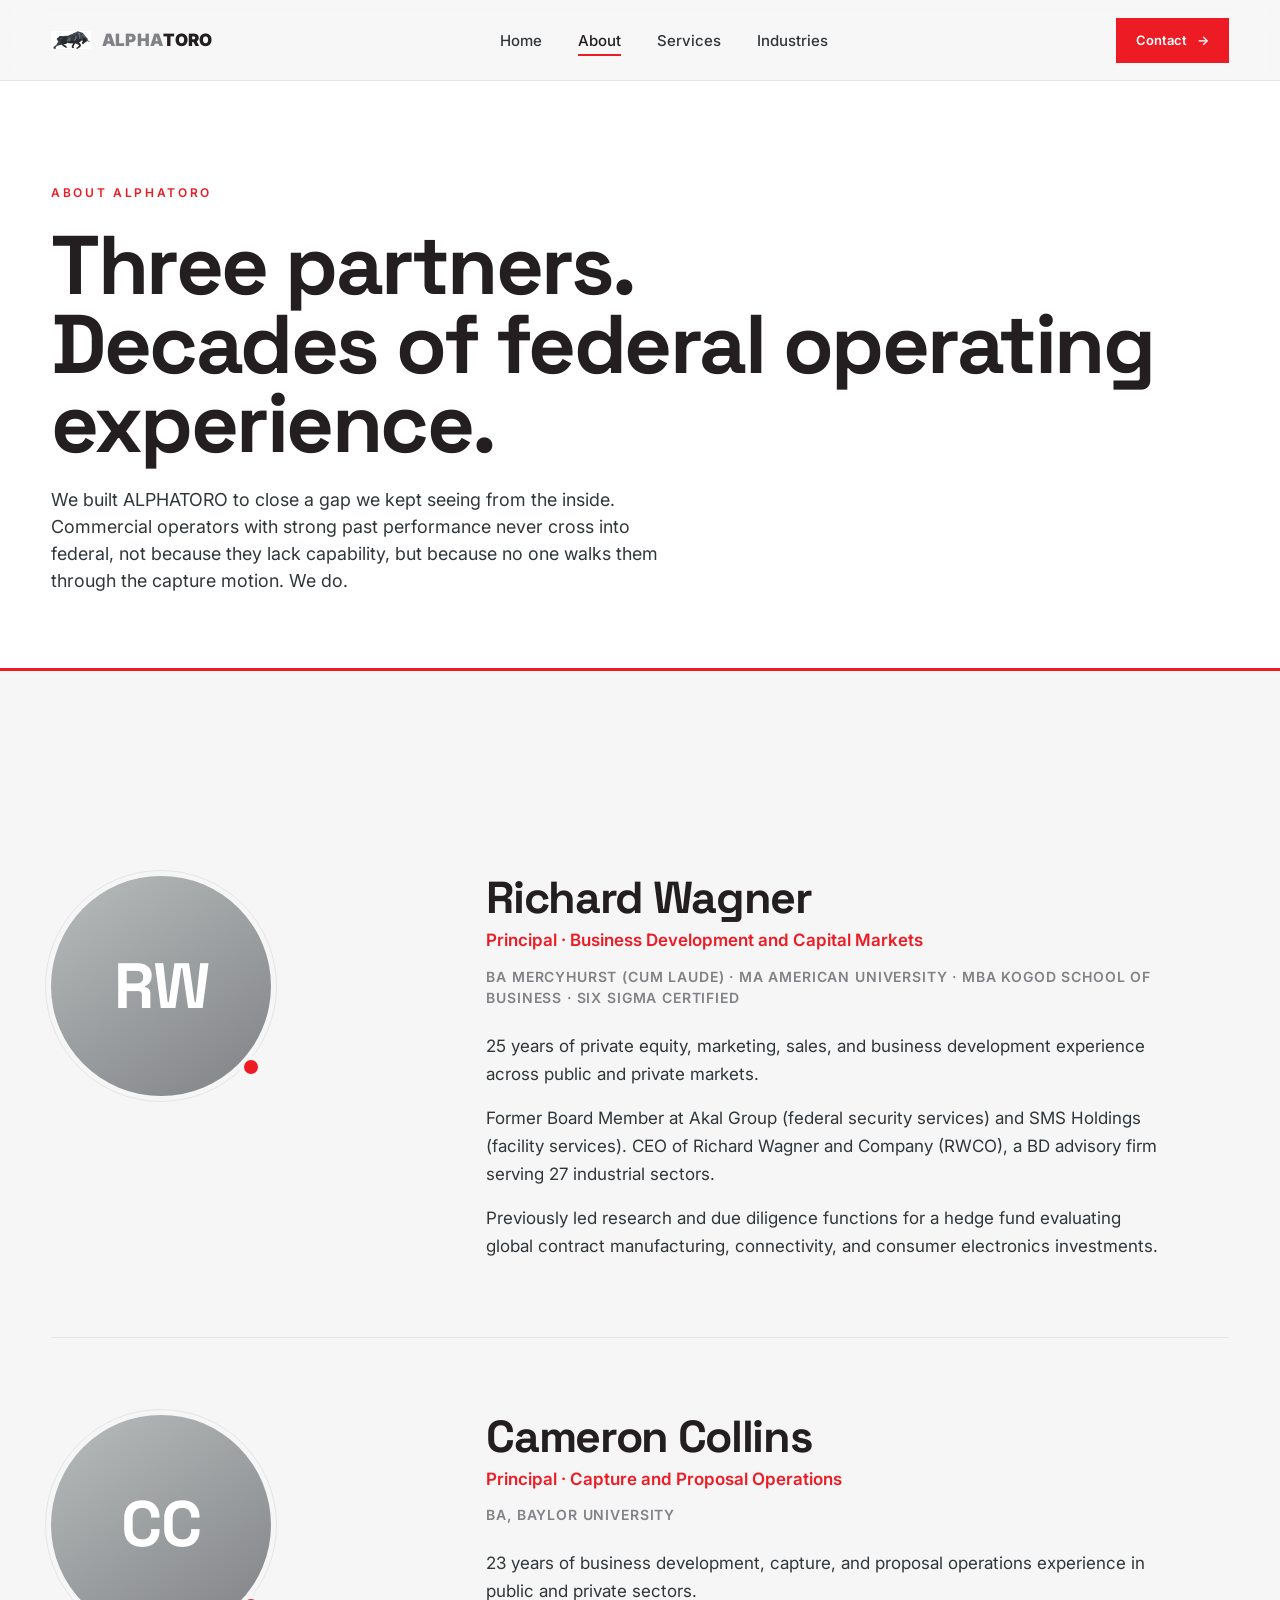
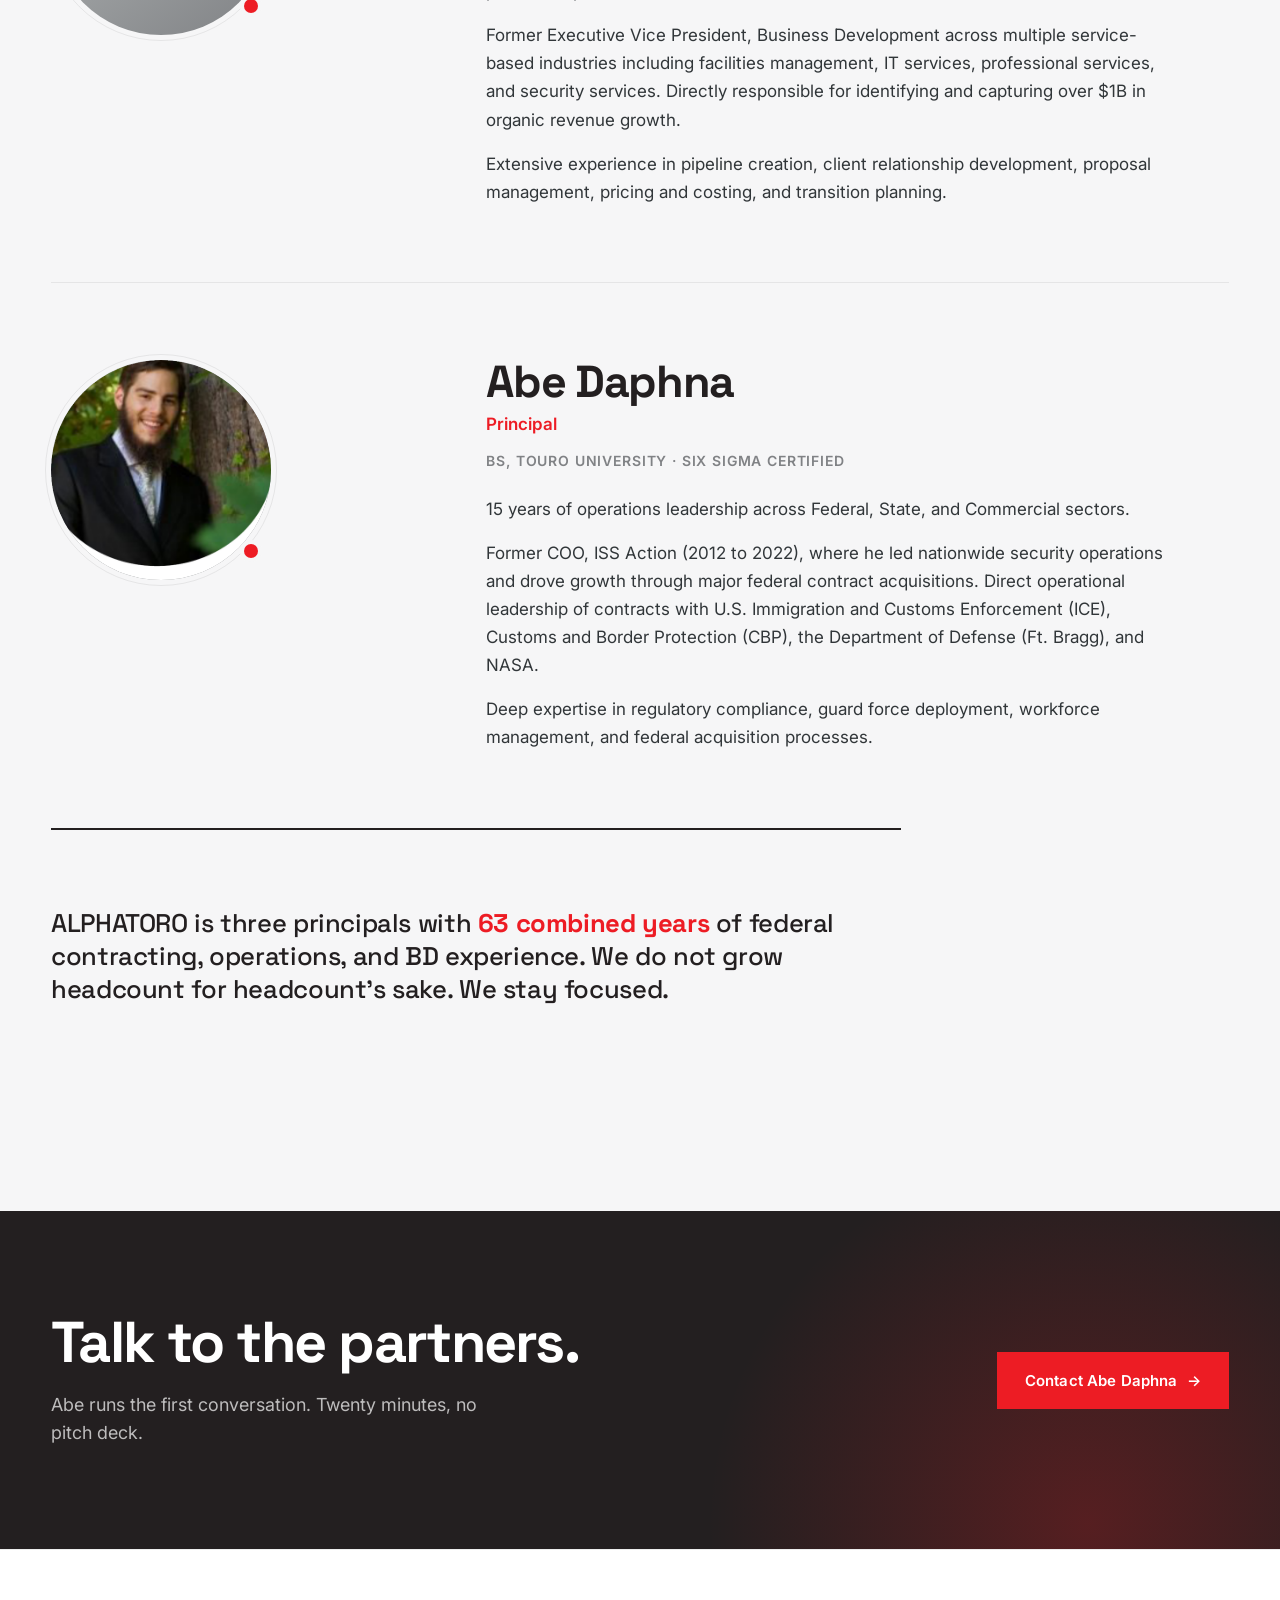
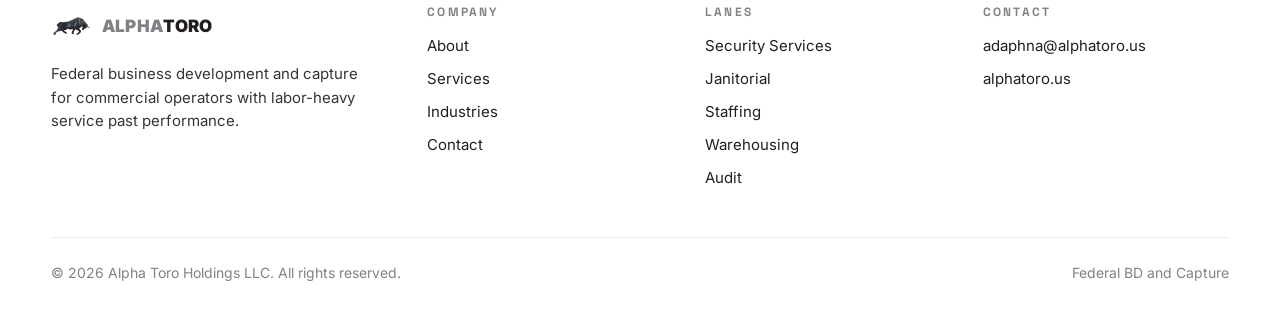
==== commit ea077592: "Update team member information to remove specific role titles Remove "Operations and Federal Contrac" ====
--- a/alphatoro/about.html
+++ b/alphatoro/about.html
@@ -93,7 +93,7 @@
       </div>
       <div data-reveal>
         <h2 class="partner-bio__name">Abe Daphna</h2>
-        <div class="partner-bio__title">Principal · Operations and Federal Contract Management</div>
+        <div class="partner-bio__title">Principal</div>
         <div class="partner-bio__cred">BS, Touro University · Six Sigma Certified</div>
         <div class="partner-bio__body">
           <p>15 years of operations leadership across Federal, State, and Commercial sectors.</p>
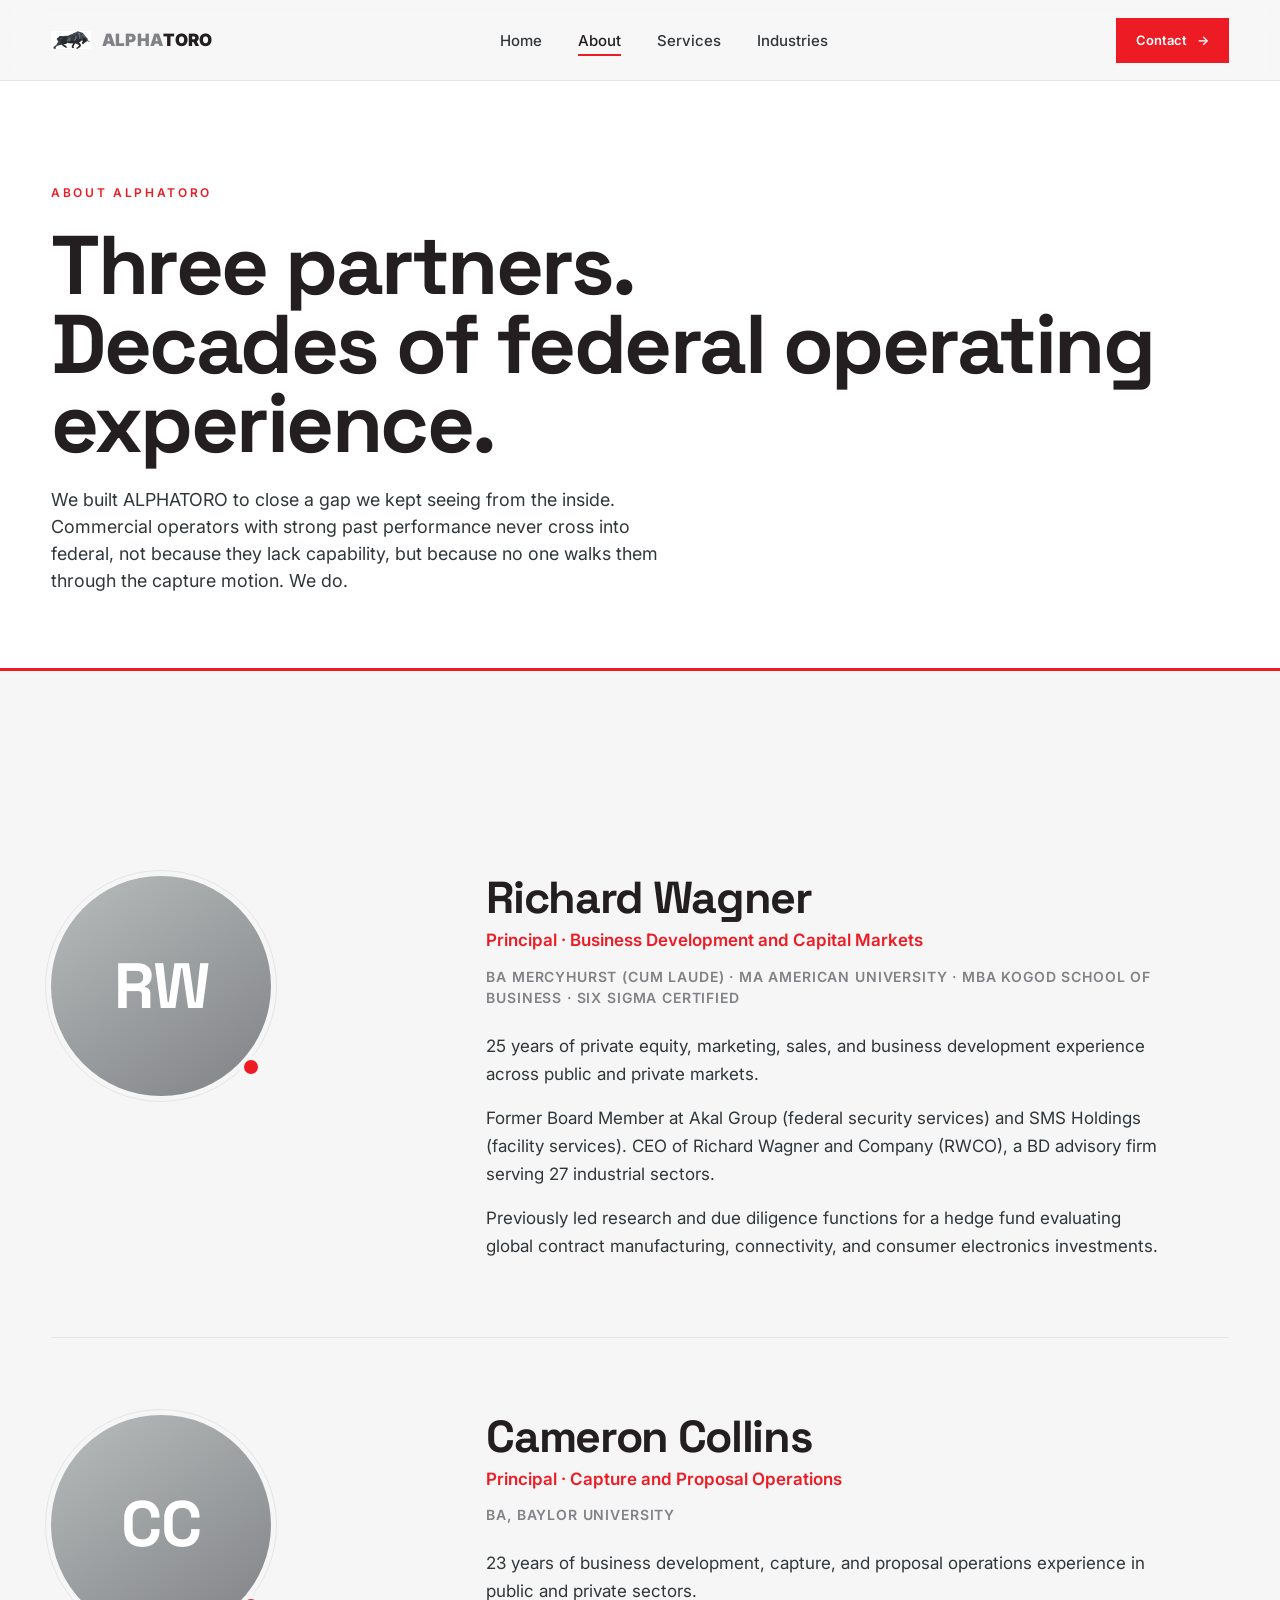
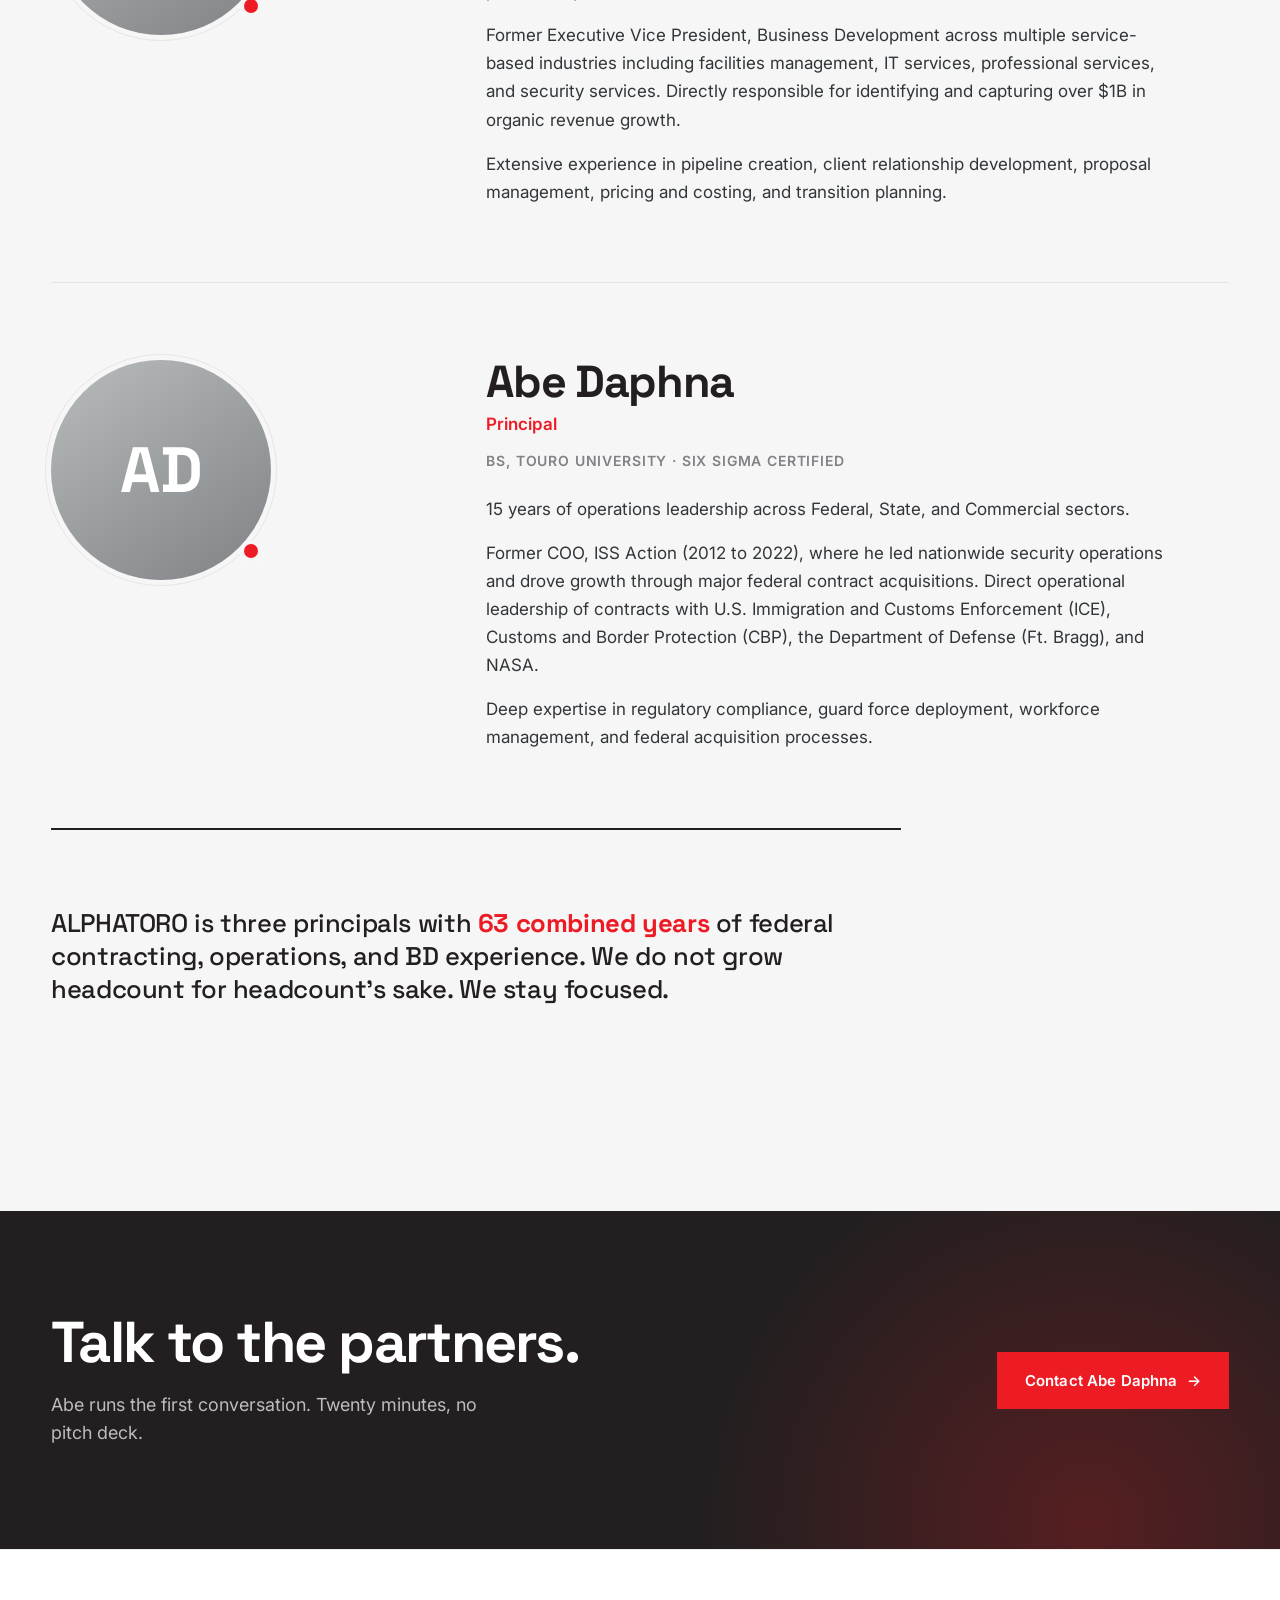
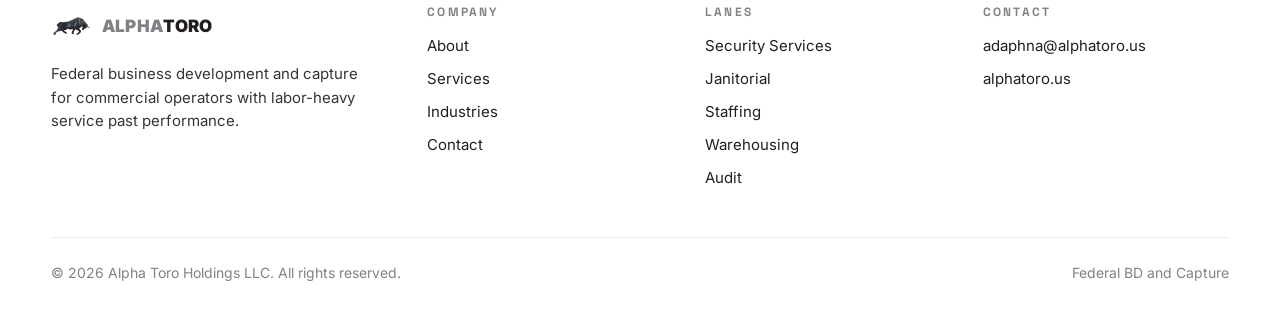
==== commit a5920c8f: "Replace Abe Daphna photo with initials "AD" Task: Replace the <img> tag for Abe Daphna with plain te" ====
--- a/alphatoro/about.html
+++ b/alphatoro/about.html
@@ -88,7 +88,7 @@
     <article class="partner-bio" id="abe">
       <div class="partner-bio__portrait" data-reveal>
         <div class="partner-bio__portrait-wrap">
-          <div class="partner-bio__avatar"><img src="assets/abe-daphna.png" alt="Abe Daphna portrait"></div>
+          <div class="partner-bio__avatar">AD</div>
         </div>
       </div>
       <div data-reveal>
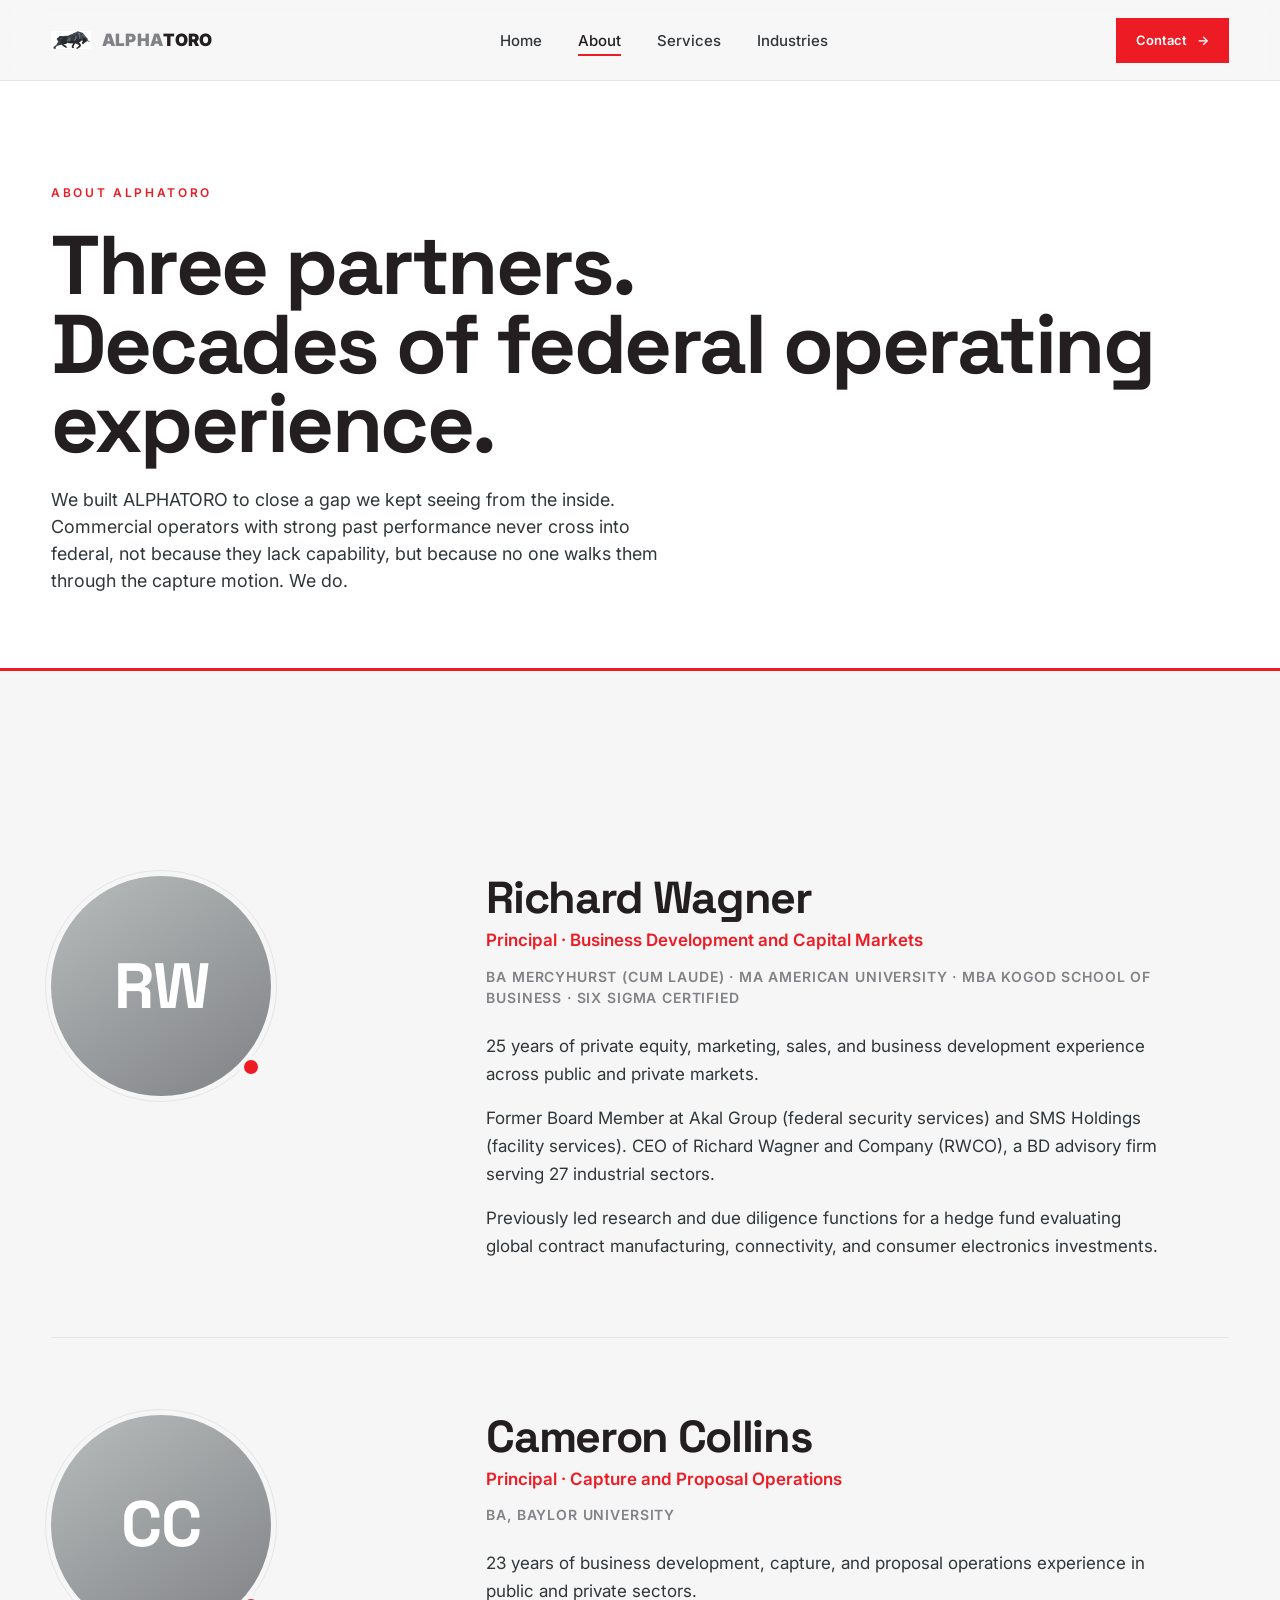
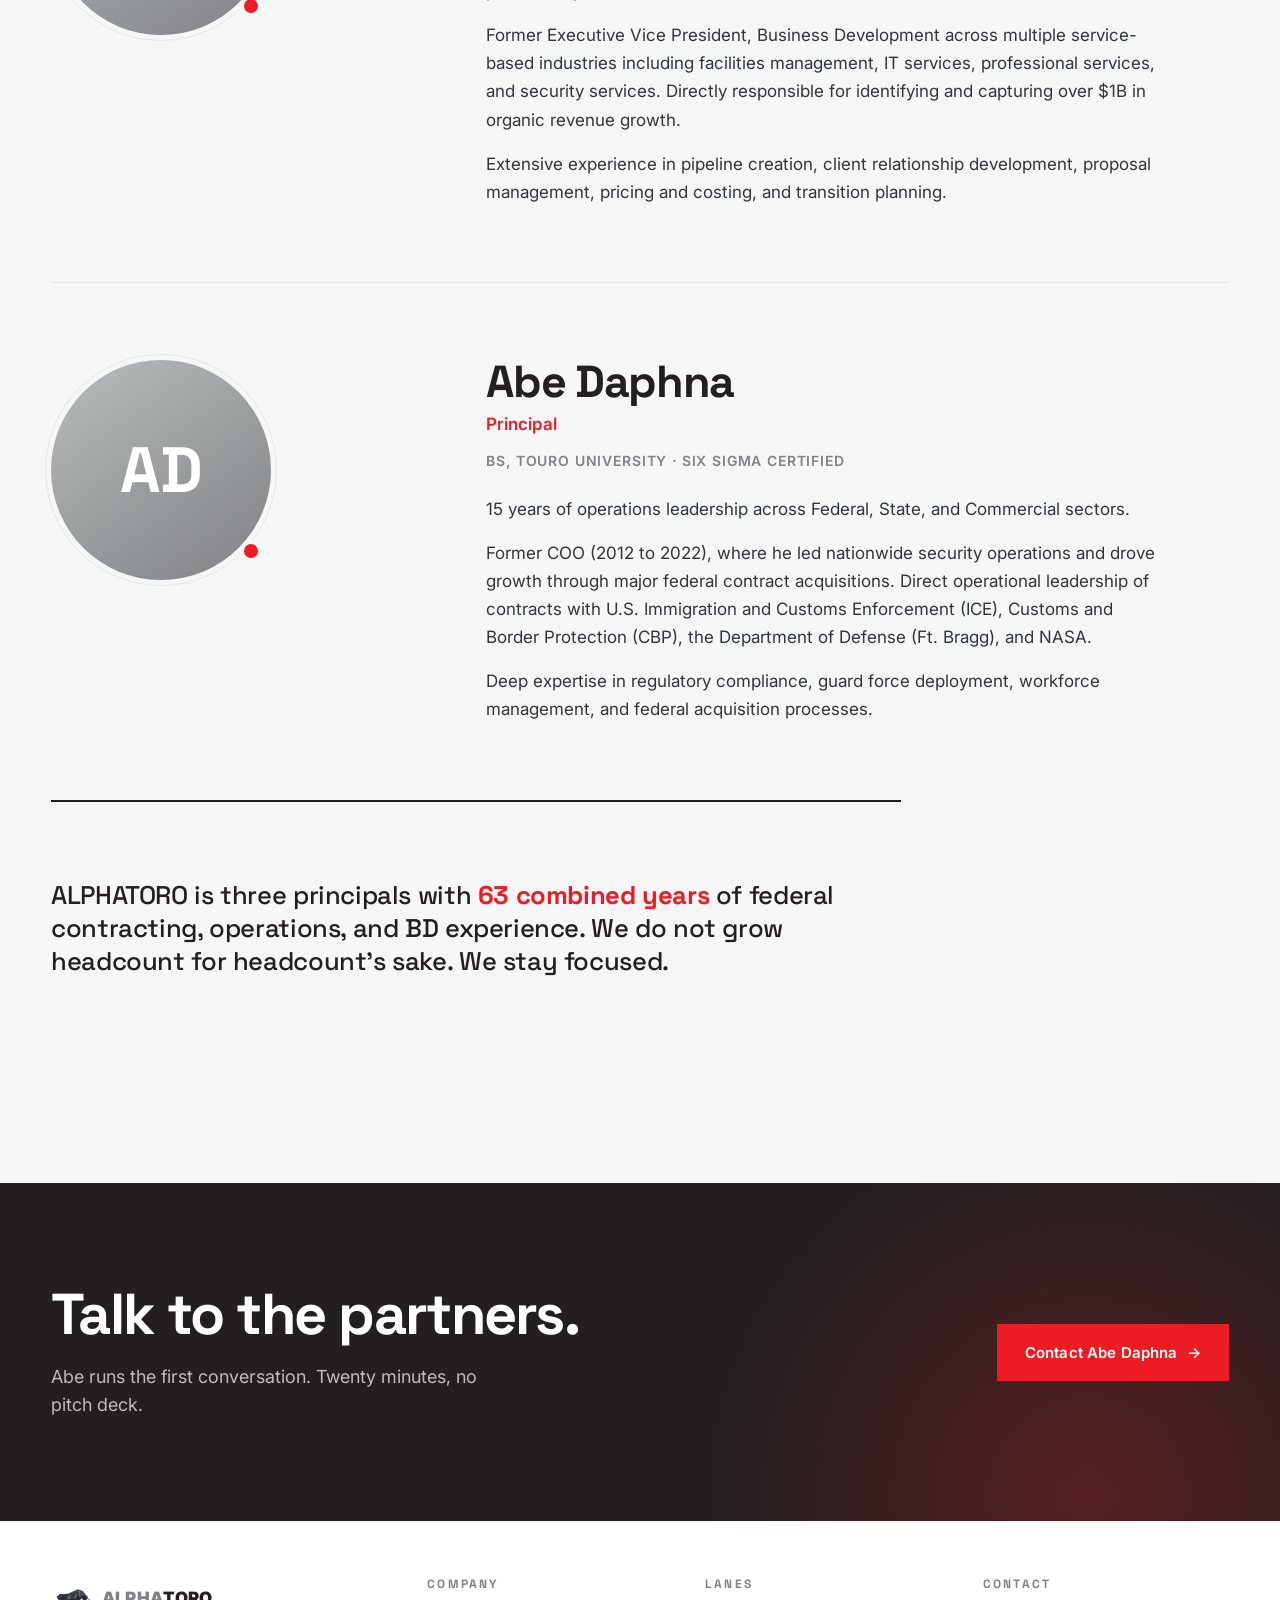
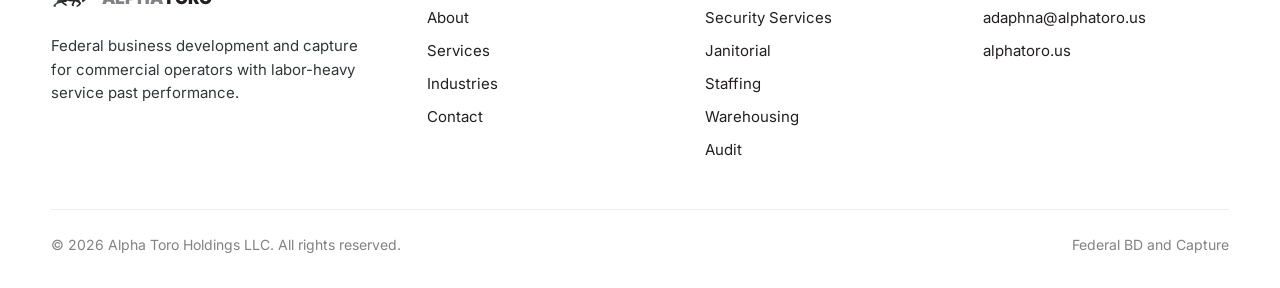
==== commit 03312c60: "Update footer links in about and index pages Replit-Commit-Author: Agent" ====
--- a/alphatoro/about.html
+++ b/alphatoro/about.html
@@ -5,8 +5,9 @@
 <meta name="viewport" content="width=device-width, initial-scale=1.0">
 <title>About — ALPHATORO</title>
 <meta name="description" content="Three partners. Decades of federal operating experience. Meet Richard Wagner, Cameron Collins, and Abe Daphna.">
-<link rel="icon" type="image/png" sizes="32x32" href="assets/logo.png">
-<link rel="apple-touch-icon" href="assets/logo.png">
+<link rel="icon" type="image/png" sizes="32x32" href="assets/favicon-32.png">
+<link rel="shortcut icon" href="favicon.ico">
+<link rel="apple-touch-icon" href="assets/apple-touch-icon.png">
 <link rel="preconnect" href="https://fonts.googleapis.com">
 <link rel="preconnect" href="https://fonts.gstatic.com" crossorigin>
 <link href="https://fonts.googleapis.com/css2?family=Inter:wght@400;500;600;700;800&family=Space+Grotesk:wght@500;600;700&display=swap" rel="stylesheet">
@@ -97,7 +98,7 @@
         <div class="partner-bio__cred">BS, Touro University · Six Sigma Certified</div>
         <div class="partner-bio__body">
           <p>15 years of operations leadership across Federal, State, and Commercial sectors.</p>
-          <p>Former COO, ISS Action (2012 to 2022), where he led nationwide security operations and drove growth through major federal contract acquisitions. Direct operational leadership of contracts with U.S. Immigration and Customs Enforcement (ICE), Customs and Border Protection (CBP), the Department of Defense (Ft. Bragg), and NASA.</p>
+          <p>Former COO (2012 to 2022), where he led nationwide security operations and drove growth through major federal contract acquisitions. Direct operational leadership of contracts with U.S. Immigration and Customs Enforcement (ICE), Customs and Border Protection (CBP), the Department of Defense (Ft. Bragg), and NASA.</p>
           <p>Deep expertise in regulatory compliance, guard force deployment, workforce management, and federal acquisition processes.</p>
         </div>
       </div>
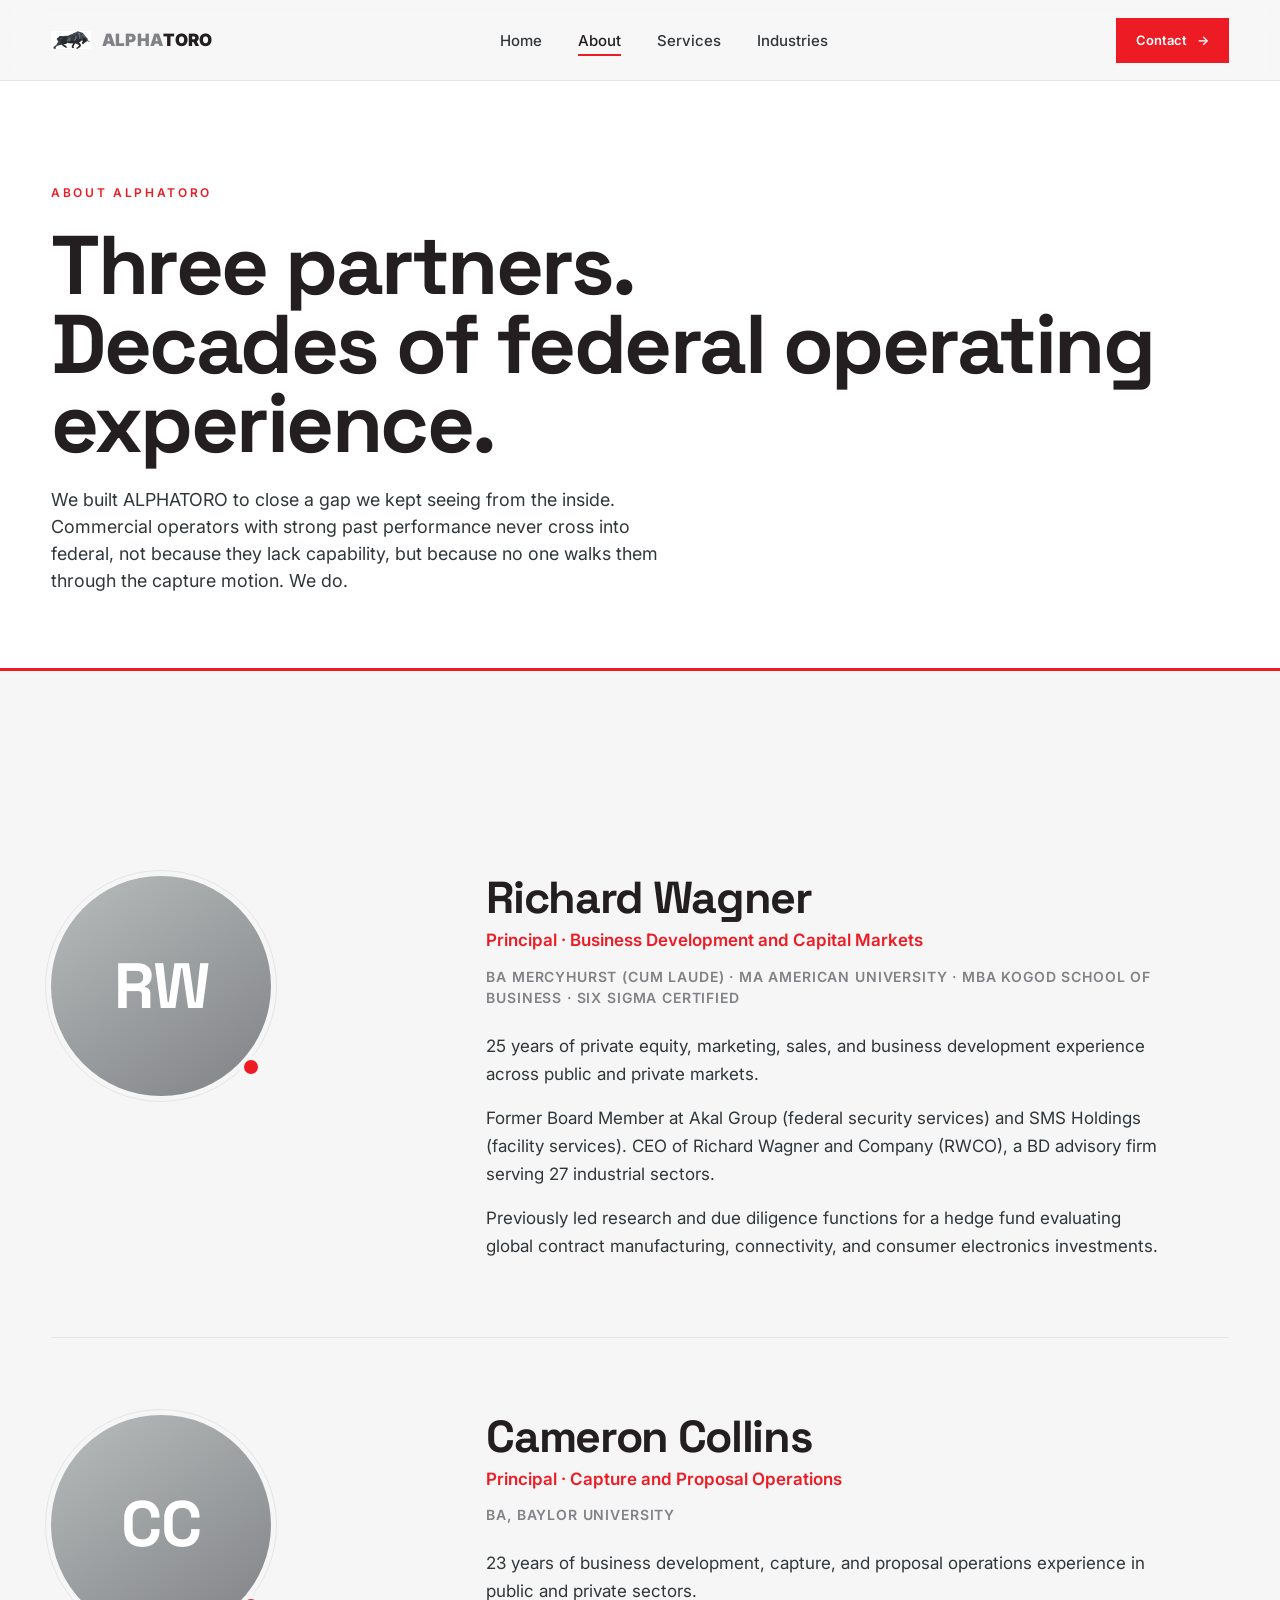
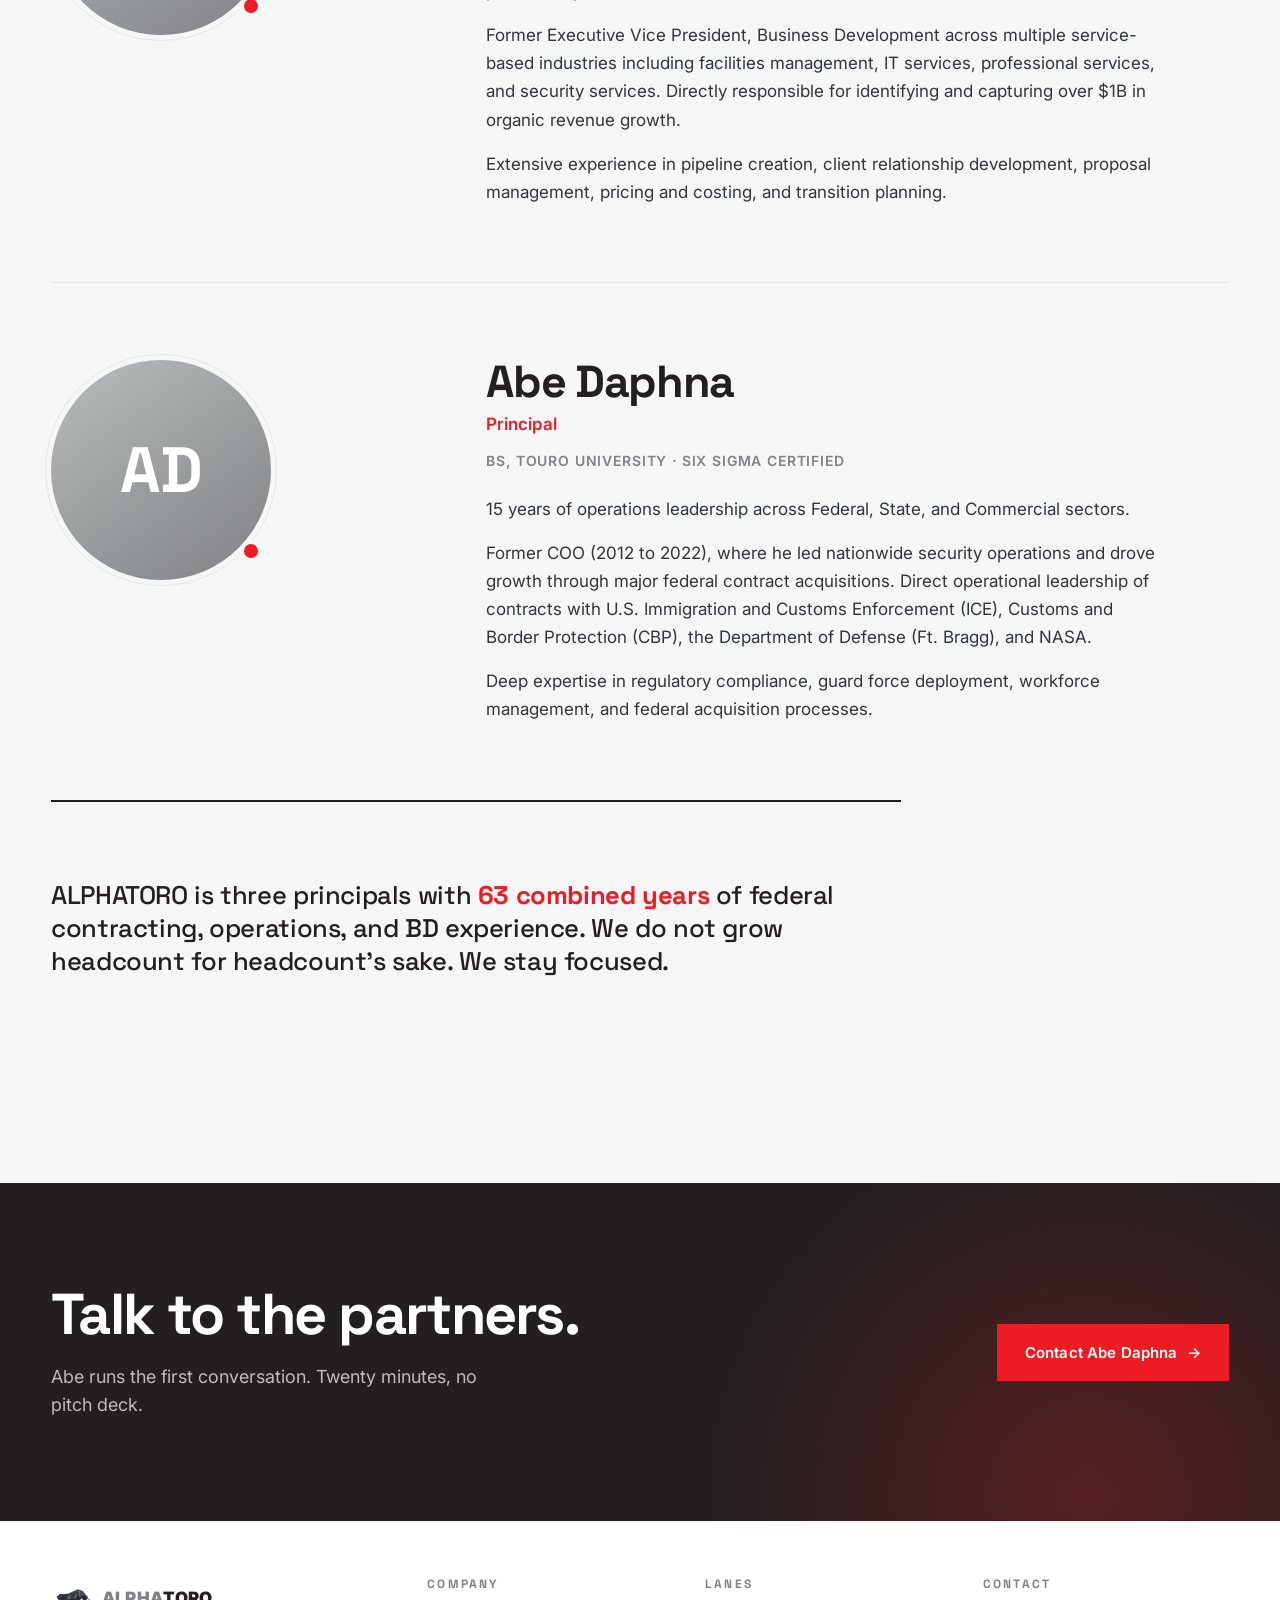
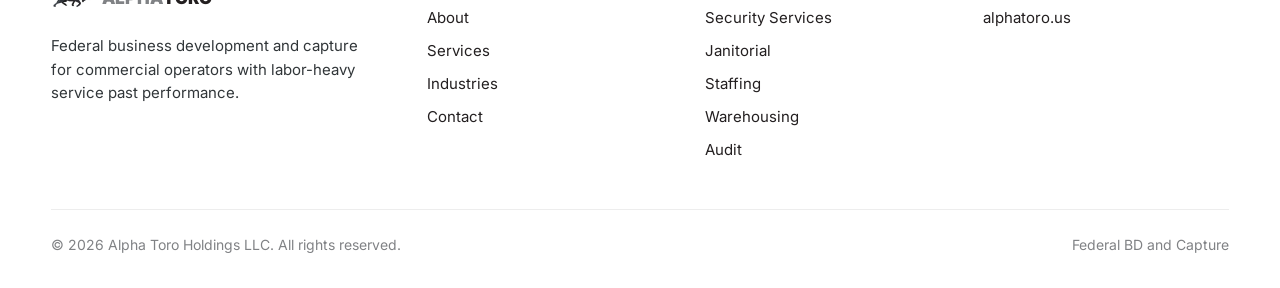
==== commit 26a6faf7: "Remove unused content from web pages Replit-Commit-Author: Agent" ====
--- a/alphatoro/about.html
+++ b/alphatoro/about.html
@@ -154,7 +154,6 @@
       <div class="footer__col">
         <h4>Contact</h4>
         <ul>
-          <li><a href="mailto:adaphna@alphatoro.us">adaphna@alphatoro.us</a></li>
           <li><a href="https://alphatoro.us">alphatoro.us</a></li>
         </ul>
       </div>
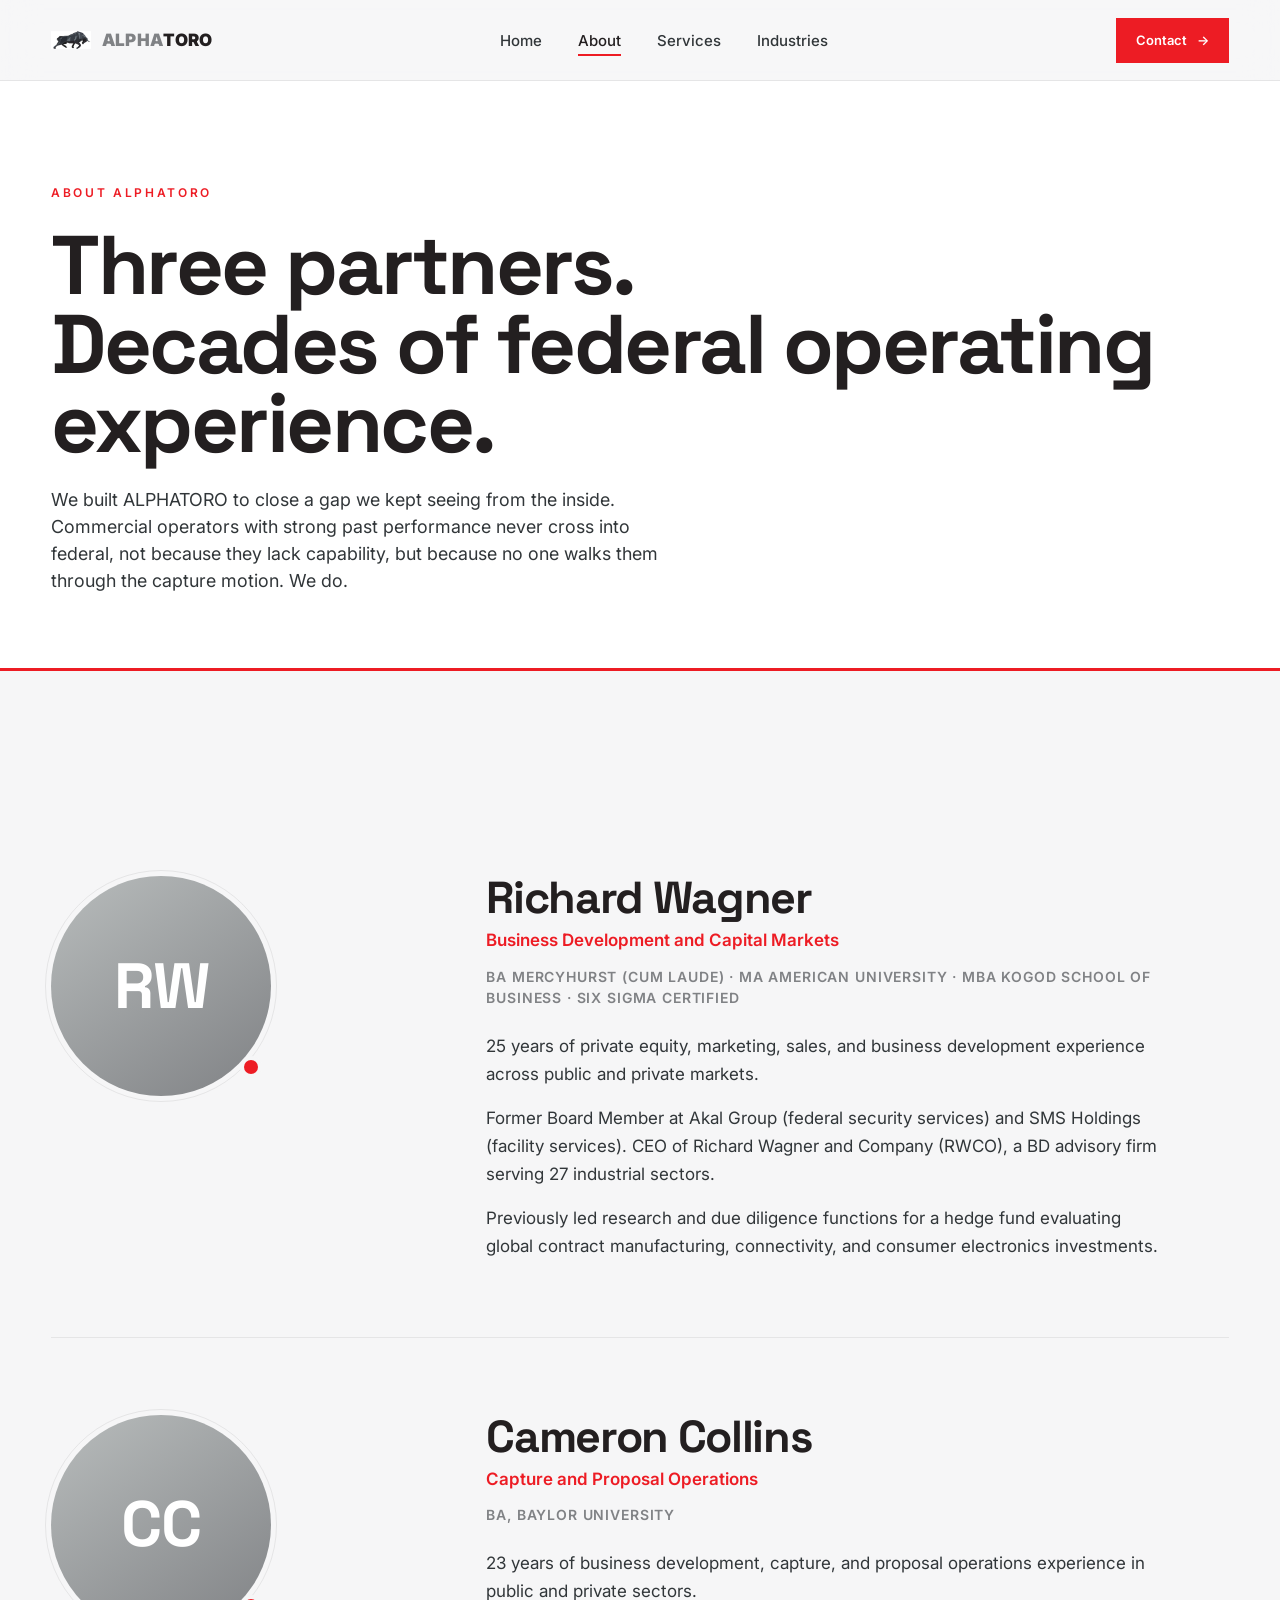
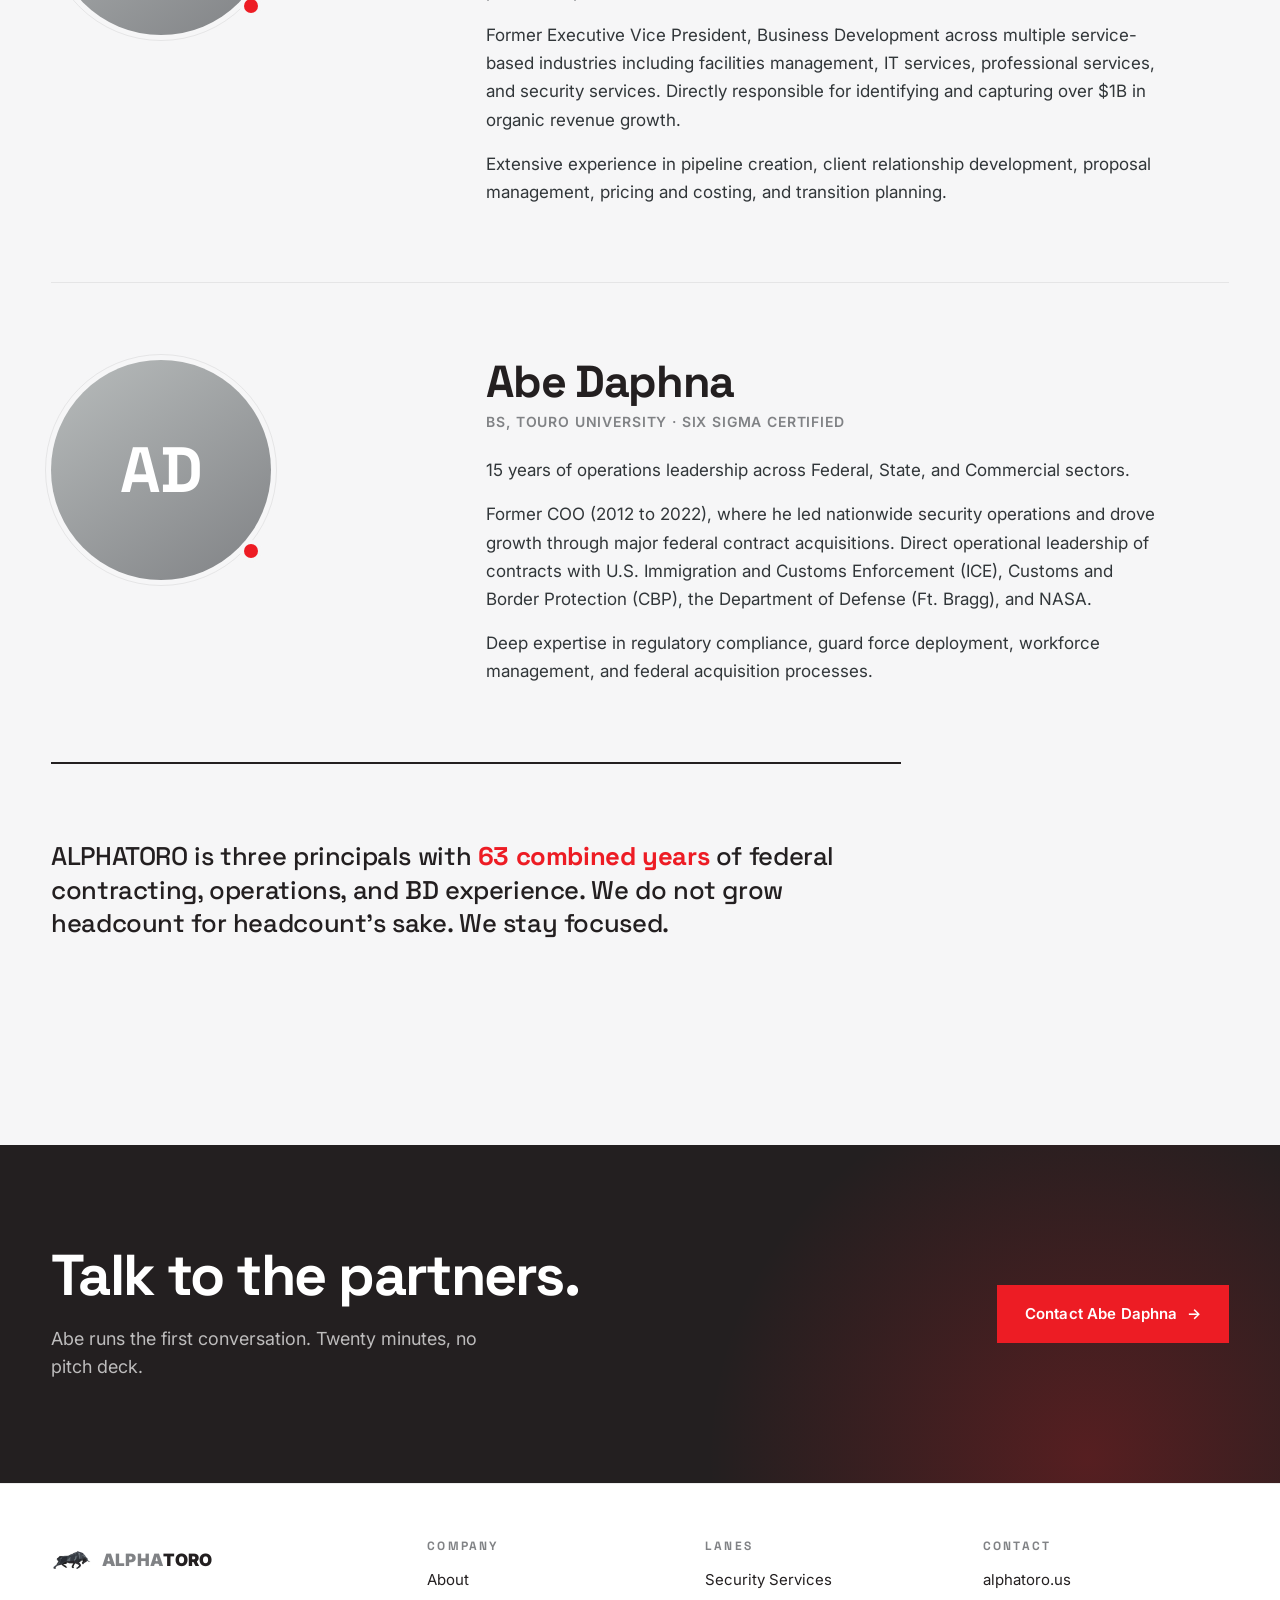
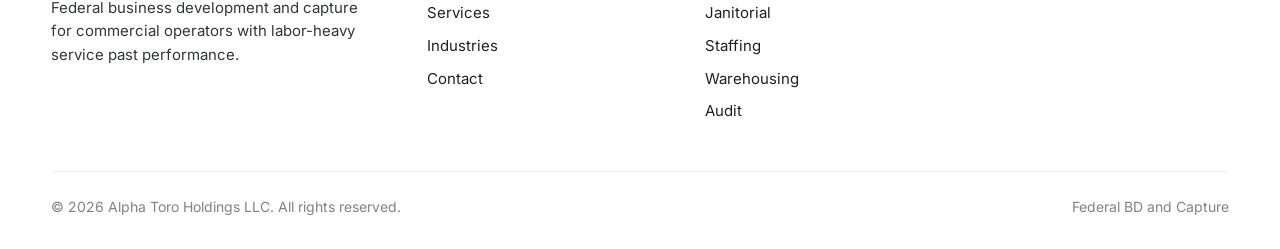
==== commit 03be3ec5: "Update alphatoro site content Replit-Commit-Author: Agent" ====
--- a/alphatoro/about.html
+++ b/alphatoro/about.html
@@ -56,7 +56,7 @@
       </div>
       <div data-reveal>
         <h2 class="partner-bio__name">Richard Wagner</h2>
-        <div class="partner-bio__title">Principal · Business Development and Capital Markets</div>
+        <div class="partner-bio__title">Business Development and Capital Markets</div>
         <div class="partner-bio__cred">BA Mercyhurst (cum laude) · MA American University · MBA Kogod School of Business · Six Sigma Certified</div>
         <div class="partner-bio__body">
           <p>25 years of private equity, marketing, sales, and business development experience across public and private markets.</p>
@@ -75,7 +75,7 @@
       </div>
       <div data-reveal>
         <h2 class="partner-bio__name">Cameron Collins</h2>
-        <div class="partner-bio__title">Principal · Capture and Proposal Operations</div>
+        <div class="partner-bio__title">Capture and Proposal Operations</div>
         <div class="partner-bio__cred">BA, Baylor University</div>
         <div class="partner-bio__body">
           <p>23 years of business development, capture, and proposal operations experience in public and private sectors.</p>
@@ -94,7 +94,6 @@
       </div>
       <div data-reveal>
         <h2 class="partner-bio__name">Abe Daphna</h2>
-        <div class="partner-bio__title">Principal</div>
         <div class="partner-bio__cred">BS, Touro University · Six Sigma Certified</div>
         <div class="partner-bio__body">
           <p>15 years of operations leadership across Federal, State, and Commercial sectors.</p>
